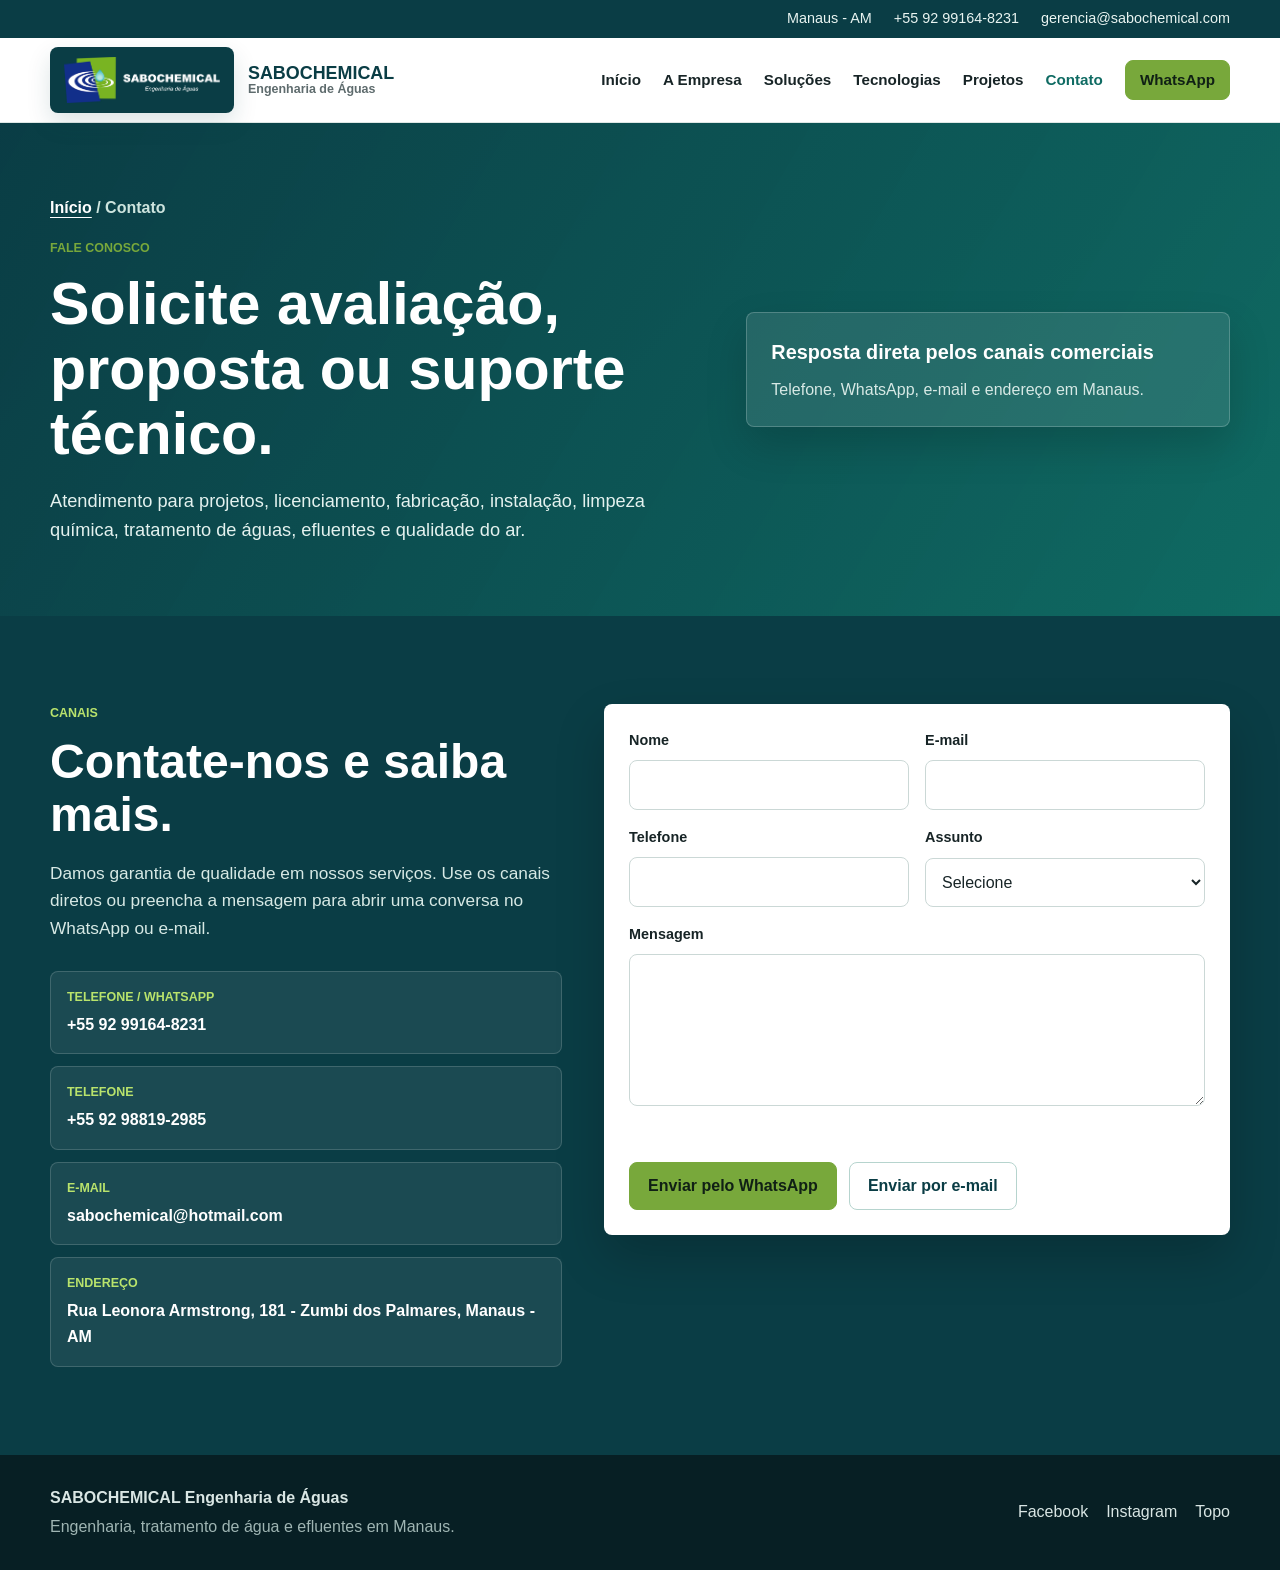
==== contato.html @ 3c8011ee "Expand site into detailed static pages" ====
<!doctype html>
<html lang="pt-BR">
  <head>
    <meta charset="utf-8">
    <meta name="viewport" content="width=device-width, initial-scale=1">
    <title>Contato | SABOCHEMICAL</title>
    <meta name="description" content="Fale com a SABOCHEMICAL por telefone, WhatsApp ou e-mail para projetos, tratamento de água, efluentes, limpeza química e suporte técnico.">
    <meta name="robots" content="index, follow">
    <meta name="theme-color" content="#0f6b63">
    <meta property="og:title" content="Contato | SABOCHEMICAL">
    <meta property="og:description" content="Fale com a SABOCHEMICAL por telefone, WhatsApp ou e-mail para projetos, tratamento de água, efluentes, limpeza química e suporte técnico.">
    <meta property="og:type" content="website">
    <meta property="og:image" content="assets/logo-sabochemical.png">
    <link rel="canonical" href="https://sabochemical.com/">
    <link rel="stylesheet" href="styles.css">
  </head>
  <body>
    <a class="skip-link" href="#conteudo">Pular para o conteúdo</a>

    <header class="site-header" data-header>
      <div class="topbar">
        <div class="container topbar__inner">
          <span>Manaus - AM</span>
          <a href="tel:+5592991648231">+55 92 99164-8231</a>
          <a href="mailto:gerencia@sabochemical.com">gerencia@sabochemical.com</a>
        </div>
      </div>

      <nav class="nav container" aria-label="Navegação principal">
        <a class="brand" href="index.html" aria-label="SABOCHEMICAL - início">
          <span class="brand__mark" aria-hidden="true">
            <img src="assets/logo-sabochemical.png" alt="">
          </span>
          <span class="brand__text">
            <strong>SABOCHEMICAL</strong>
            <small>Engenharia de Águas</small>
          </span>
        </a>

        <button class="nav-toggle" type="button" aria-expanded="false" aria-controls="menu-principal" data-menu-toggle>
          <span></span>
          <span></span>
          <span></span>
          <span class="sr-only">Abrir menu</span>
        </button>

        <div class="nav-menu" id="menu-principal" data-menu>
          <a href="index.html">Início</a>
          <a href="empresa.html">A Empresa</a>
          <a href="solucoes.html">Soluções</a>
          <a href="tecnologias.html">Tecnologias</a>
          <a href="projetos.html">Projetos</a>
          <a class="is-active" href="contato.html">Contato</a>
          <a class="button button--small button--whatsapp" href="https://wa.me/5592991648231?text=Olá%2C%20vim%20pelo%20site%20da%20SABOCHEMICAL%20e%20gostaria%20de%20atendimento." target="_blank" rel="noopener">WhatsApp</a>
        </div>
      </nav>
    </header>

    <main id="conteudo">
      <section class="page-hero">
        <div class="container page-hero__grid">
          <div>
            <p class="breadcrumb"><a href="index.html">Início</a> / Contato</p>
            <p class="eyebrow">Fale conosco</p>
            <h1>Solicite avaliação, proposta ou suporte técnico.</h1>
            <p>Atendimento para projetos, licenciamento, fabricação, instalação, limpeza química, tratamento de águas, efluentes e qualidade do ar.</p>
          </div>
          <div class="page-hero__aside">
            <strong>Resposta direta pelos canais comerciais</strong>
            <span>Telefone, WhatsApp, e-mail e endereço em Manaus.</span>
          </div>
        </div>
      </section>

      <section class="section contact contact--page" id="contato">
        <div class="container contact__grid">
          <div>
            <p class="eyebrow">Canais</p>
            <h2>Contate-nos e saiba mais.</h2>
            <p class="contact__intro">Damos garantia de qualidade em nossos serviços. Use os canais diretos ou preencha a mensagem para abrir uma conversa no WhatsApp ou e-mail.</p>
            <div class="contact-links" aria-label="Canais de contato">
              <a href="tel:+5592991648231"><span>Telefone / WhatsApp</span><strong>+55 92 99164-8231</strong></a>
              <a href="tel:+5592988192985"><span>Telefone</span><strong>+55 92 98819-2985</strong></a>
              <a href="mailto:sabochemical@hotmail.com,gerencia@sabochemical.com"><span>E-mail</span><strong>sabochemical@hotmail.com</strong></a>
              <address><span>Endereço</span><strong>Rua Leonora Armstrong, 181 - Zumbi dos Palmares, Manaus - AM</strong></address>
            </div>
          </div>

          <form class="contact-form" data-contact-form novalidate>
            <div class="form-field"><label for="nome">Nome</label><input id="nome" name="nome" type="text" autocomplete="name" required></div>
            <div class="form-field"><label for="email">E-mail</label><input id="email" name="email" type="email" autocomplete="email" required></div>
            <div class="form-field"><label for="telefone">Telefone</label><input id="telefone" name="telefone" type="tel" autocomplete="tel" required></div>
            <div class="form-field"><label for="assunto">Assunto</label><select id="assunto" name="assunto" required><option value="">Selecione</option><option>Projeto de ETA / ETE / ETO</option><option>Filtros, cloração ou produtos químicos</option><option>Separador água/óleo</option><option>Limpeza química ou tratamento do ar</option><option>Manutenção ou suporte técnico</option></select></div>
            <div class="form-field form-field--full"><label for="mensagem">Mensagem</label><textarea id="mensagem" name="mensagem" rows="5" required></textarea></div>
            <p class="form-status" data-form-status aria-live="polite"></p>
            <div class="form-actions"><button class="button button--primary" type="submit">Enviar pelo WhatsApp</button><button class="button button--secondary" type="button" data-email-button>Enviar por e-mail</button></div>
          </form>
        </div>
      </section>
    </main>

    <footer class="site-footer">
      <div class="container footer__inner">
        <div>
          <strong>SABOCHEMICAL Engenharia de Águas</strong>
          <p>Engenharia, tratamento de água e efluentes em Manaus.</p>
        </div>
        <div class="footer__links">
          <a href="https://www.facebook.com/sabochemical" target="_blank" rel="noopener">Facebook</a>
          <a href="https://www.instagram.com/sabochemical_eng/" target="_blank" rel="noopener">Instagram</a>
          <a href="index.html#inicio">Topo</a>
        </div>
      </div>
    </footer>

    <script src="script.js" defer></script>
  </body>
</html>
---- styles.css ----
:root {
  --color-ink: #172426;
  --color-muted: #5e6b6d;
  --color-line: #dbe5e3;
  --color-surface: #ffffff;
  --color-soft: #eef7f4;
  --color-deep: #0a3d45;
  --color-teal: #0f6b63;
  --color-green: #78a83b;
  --color-sky: #d9edf5;
  --color-warm: #f5f0e6;
  --shadow: 0 20px 50px rgba(14, 48, 52, 0.13);
  --radius: 8px;
  --container: 1180px;
}

* {
  box-sizing: border-box;
}

html {
  scroll-behavior: smooth;
}

body {
  margin: 0;
  color: var(--color-ink);
  font-family: Arial, Helvetica, sans-serif;
  line-height: 1.6;
  background: #fbfcfb;
}

body.menu-open {
  overflow: hidden;
}

img {
  display: block;
  max-width: 100%;
}

a {
  color: inherit;
  text-decoration: none;
}

a:hover {
  color: var(--color-teal);
}

button,
input,
select,
textarea {
  font: inherit;
}

button {
  cursor: pointer;
}

:focus-visible {
  outline: 3px solid rgba(120, 168, 59, 0.7);
  outline-offset: 3px;
}

.container {
  width: min(100% - 32px, var(--container));
  margin: 0 auto;
}

.skip-link {
  position: fixed;
  top: 12px;
  left: 12px;
  z-index: 999;
  transform: translateY(-150%);
  padding: 10px 14px;
  background: var(--color-deep);
  color: #ffffff;
  border-radius: var(--radius);
}

.skip-link:focus {
  transform: translateY(0);
}

.sr-only {
  position: absolute;
  width: 1px;
  height: 1px;
  padding: 0;
  margin: -1px;
  overflow: hidden;
  clip: rect(0, 0, 0, 0);
  white-space: nowrap;
  border: 0;
}

.site-header {
  position: sticky;
  top: 0;
  z-index: 20;
  background: rgba(255, 255, 255, 0.96);
  border-bottom: 1px solid rgba(219, 229, 227, 0.9);
  backdrop-filter: blur(16px);
}

.topbar {
  background: var(--color-deep);
  color: #e9f4f1;
  font-size: 0.9rem;
}

.topbar__inner {
  min-height: 38px;
  display: flex;
  align-items: center;
  justify-content: flex-end;
  gap: 22px;
  flex-wrap: wrap;
}

.topbar a:hover {
  color: #ffffff;
}

.nav {
  min-height: 84px;
  display: flex;
  align-items: center;
  justify-content: space-between;
  gap: 20px;
}

.brand {
  display: inline-flex;
  align-items: center;
  gap: 14px;
  min-width: 330px;
}

.brand__mark {
  display: inline-flex;
  align-items: center;
  justify-content: center;
  width: 184px;
  min-width: 184px;
  height: 66px;
  padding: 8px 14px;
  border-radius: var(--radius);
  background: var(--color-deep);
  box-shadow: 0 10px 24px rgba(10, 61, 69, 0.14);
}

.brand__mark img {
  width: 100%;
  height: auto;
}

.brand__text {
  display: grid;
  gap: 1px;
  color: var(--color-deep);
  line-height: 1.05;
}

.brand__text strong {
  font-size: 1.12rem;
  letter-spacing: 0;
}

.brand__text small {
  color: var(--color-muted);
  font-size: 0.78rem;
  font-weight: 700;
}

.nav-menu {
  display: flex;
  align-items: center;
  justify-content: flex-end;
  gap: 22px;
  font-size: 0.95rem;
  font-weight: 700;
}

.nav-toggle {
  display: none;
  width: 44px;
  height: 44px;
  padding: 9px;
  border: 1px solid var(--color-line);
  border-radius: var(--radius);
  background: #ffffff;
}

.nav-toggle span:not(.sr-only) {
  display: block;
  height: 2px;
  margin: 5px 0;
  background: var(--color-deep);
}

.button {
  display: inline-flex;
  align-items: center;
  justify-content: center;
  min-height: 48px;
  padding: 12px 18px;
  border: 1px solid transparent;
  border-radius: var(--radius);
  font-weight: 700;
  line-height: 1.2;
  text-align: center;
}

.button--small {
  min-height: 40px;
  padding: 10px 14px;
}

.button--primary,
.button--whatsapp {
  background: var(--color-green);
  color: #102015;
  border-color: var(--color-green);
}

.button--primary:hover,
.button--whatsapp:hover {
  background: #66922e;
  color: #ffffff;
}

.button--secondary {
  color: var(--color-deep);
  background: #ffffff;
  border-color: #b6d4ce;
}

.button--secondary:hover {
  background: var(--color-soft);
}

.hero {
  position: relative;
  overflow: hidden;
  background:
    linear-gradient(110deg, rgba(10, 61, 69, 0.95), rgba(15, 107, 99, 0.82)),
    radial-gradient(circle at 80% 20%, rgba(120, 168, 59, 0.25), transparent 32%),
    linear-gradient(135deg, #0a3d45 0%, #0f6b63 100%);
  color: #ffffff;
}

.hero::after {
  content: "";
  position: absolute;
  inset: auto 0 0;
  height: 120px;
  background: linear-gradient(180deg, transparent, rgba(0, 0, 0, 0.14));
}

.hero__grid {
  position: relative;
  z-index: 1;
  min-height: calc(100vh - 122px);
  display: grid;
  grid-template-columns: minmax(0, 1.2fr) minmax(290px, 0.8fr);
  gap: 48px;
  align-items: center;
  padding: 72px 0 84px;
}

.eyebrow {
  margin: 0 0 12px;
  color: var(--color-green);
  font-size: 0.78rem;
  font-weight: 800;
  letter-spacing: 0;
  text-transform: uppercase;
}

.hero .eyebrow {
  color: #b9e36c;
}

h1,
h2,
h3,
p {
  overflow-wrap: anywhere;
}

h1,
h2,
h3 {
  margin: 0;
  line-height: 1.1;
}

h1 {
  max-width: 870px;
  font-size: 4.7rem;
}

h2 {
  font-size: 3rem;
}

h3 {
  font-size: 1.14rem;
}

.hero__text {
  max-width: 740px;
  margin: 22px 0 0;
  color: #e4f2ef;
  font-size: 1.13rem;
}

.hero__actions {
  display: flex;
  flex-wrap: wrap;
  gap: 14px;
  margin-top: 32px;
}

.hero__panel {
  display: grid;
  gap: 14px;
}

.metric {
  padding: 22px;
  border: 1px solid rgba(255, 255, 255, 0.22);
  border-radius: var(--radius);
  background: rgba(255, 255, 255, 0.1);
  box-shadow: 0 16px 40px rgba(0, 0, 0, 0.15);
}

.metric span {
  display: block;
  color: #b9e36c;
  font-weight: 800;
}

.metric strong {
  display: block;
  margin-top: 6px;
  font-size: 1.1rem;
}

.section {
  padding: 88px 0;
}

.section--split {
  background: var(--color-surface);
}

.section--accent {
  background:
    linear-gradient(90deg, rgba(245, 240, 230, 0.84), rgba(238, 247, 244, 0.94));
}

.split {
  display: grid;
  grid-template-columns: minmax(260px, 0.9fr) minmax(0, 1.1fr);
  gap: 52px;
  align-items: start;
}

.copy p,
.contact__intro {
  margin: 0 0 18px;
  color: var(--color-muted);
  font-size: 1.08rem;
}

.section-heading {
  max-width: 760px;
  margin-bottom: 34px;
}

.cards {
  display: grid;
  gap: 18px;
}

.cards--four {
  grid-template-columns: repeat(4, minmax(0, 1fr));
}

.card {
  min-height: 250px;
  padding: 24px;
  border: 1px solid var(--color-line);
  border-radius: var(--radius);
  background: #ffffff;
  box-shadow: 0 14px 35px rgba(10, 61, 69, 0.08);
}

.card__tag {
  display: inline-block;
  margin-bottom: 44px;
  color: var(--color-teal);
  font-size: 0.76rem;
  font-weight: 800;
  text-transform: uppercase;
}

.card p,
.technology-list p,
.project p {
  margin: 12px 0 0;
  color: var(--color-muted);
}

.technology-list {
  display: grid;
  grid-template-columns: repeat(3, minmax(0, 1fr));
  gap: 18px;
}


.systems-panel {
  display: grid;
  grid-template-columns: minmax(260px, 0.75fr) minmax(0, 1.25fr);
  gap: 32px;
  align-items: start;
  margin-top: 34px;
  padding: 28px;
  border: 1px solid var(--color-line);
  border-radius: var(--radius);
  background: linear-gradient(135deg, #ffffff, var(--color-soft));
  box-shadow: 0 14px 35px rgba(10, 61, 69, 0.08);
}

.systems-panel h3 {
  font-size: 1.45rem;
}

.systems-panel p {
  margin: 14px 0 0;
  color: var(--color-muted);
}

.systems-list {
  display: grid;
  grid-template-columns: repeat(2, minmax(0, 1fr));
  gap: 10px 18px;
  margin: 0;
  padding: 0;
  list-style: none;
}

.systems-list li {
  position: relative;
  min-height: 44px;
  padding: 10px 12px 10px 30px;
  border: 1px solid rgba(15, 107, 99, 0.14);
  border-radius: var(--radius);
  background: rgba(255, 255, 255, 0.78);
  color: var(--color-ink);
  font-weight: 700;
}

.systems-list li::before {
  content: "";
  position: absolute;
  top: 18px;
  left: 13px;
  width: 7px;
  height: 7px;
  border-radius: 50%;
  background: var(--color-green);
}

.specialty-grid {
  display: grid;
  grid-template-columns: minmax(0, 1fr) minmax(0, 1fr);
  gap: 18px;
  margin-top: 24px;
}

.specialty-card {
  padding: 24px;
  border: 1px solid rgba(15, 107, 99, 0.14);
  border-radius: var(--radius);
  background: rgba(255, 255, 255, 0.82);
}

.specialty-card p {
  margin: 12px 0 0;
  color: var(--color-muted);
}

.specialty-card ul {
  display: grid;
  gap: 10px;
  margin: 16px 0 0;
  padding-left: 20px;
}

.specialty-card--dark {
  background: var(--color-deep);
  color: #ffffff;
}

.specialty-card--dark .card__tag,
.specialty-card--dark p {
  color: #b9e36c;
}

.specialty-card--dark li {
  color: #e6f2ef;
}
.technology-list article {
  padding: 24px;
  border-left: 5px solid var(--color-green);
  background: rgba(255, 255, 255, 0.74);
  border-radius: 0 var(--radius) var(--radius) 0;
}

.project-grid {
  display: grid;
  grid-template-columns: repeat(3, minmax(0, 1fr));
  gap: 20px;
}

.project {
  overflow: hidden;
  border: 1px solid var(--color-line);
  border-radius: var(--radius);
  background: #ffffff;
  box-shadow: var(--shadow);
}

.project img {
  width: 100%;
  aspect-ratio: 4 / 3;
  object-fit: cover;
  background: var(--color-soft);
}

.project div {
  padding: 22px;
}

.contact {
  background: var(--color-deep);
  color: #ffffff;
}

.contact .eyebrow {
  color: #b9e36c;
}

.contact__grid {
  display: grid;
  grid-template-columns: minmax(0, 0.9fr) minmax(320px, 1.1fr);
  gap: 42px;
  align-items: start;
}

.contact__intro {
  color: #d7e9e5;
  margin-top: 18px;
}

.contact-links {
  display: grid;
  gap: 12px;
  margin-top: 28px;
}

.contact-links a,
.contact-links address {
  display: block;
  margin: 0;
  padding: 16px;
  border: 1px solid rgba(255, 255, 255, 0.16);
  border-radius: var(--radius);
  background: rgba(255, 255, 255, 0.07);
  font-style: normal;
}

.contact-links span {
  display: block;
  color: #b9e36c;
  font-size: 0.78rem;
  font-weight: 800;
  text-transform: uppercase;
}

.contact-links strong {
  display: block;
  margin-top: 4px;
  overflow-wrap: anywhere;
}

.contact-form {
  display: grid;
  grid-template-columns: repeat(2, minmax(0, 1fr));
  gap: 16px;
  padding: 24px;
  border: 1px solid rgba(255, 255, 255, 0.14);
  border-radius: var(--radius);
  background: #ffffff;
  color: var(--color-ink);
  box-shadow: 0 22px 50px rgba(0, 0, 0, 0.2);
}

.form-field {
  display: grid;
  gap: 8px;
}

.form-field--full,
.form-status,
.form-actions {
  grid-column: 1 / -1;
}

label {
  font-size: 0.9rem;
  font-weight: 800;
}

input,
select,
textarea {
  width: 100%;
  min-height: 48px;
  padding: 11px 12px;
  color: var(--color-ink);
  border: 1px solid #cbd8d6;
  border-radius: var(--radius);
  background: #ffffff;
}

textarea {
  min-height: 140px;
  resize: vertical;
}

input[aria-invalid="true"],
select[aria-invalid="true"],
textarea[aria-invalid="true"] {
  border-color: #b42318;
  box-shadow: 0 0 0 3px rgba(180, 35, 24, 0.12);
}

.form-status {
  min-height: 24px;
  margin: 0;
  color: #b42318;
  font-weight: 700;
}

.form-status.is-success {
  color: var(--color-teal);
}

.form-actions {
  display: flex;
  flex-wrap: wrap;
  gap: 12px;
}

.site-footer {
  padding: 30px 0;
  background: #071f24;
  color: #d9e6e4;
}

.footer__inner {
  display: flex;
  align-items: center;
  justify-content: space-between;
  gap: 24px;
}

.footer__inner p {
  margin: 4px 0 0;
  color: #9fb5b3;
}

.footer__links {
  display: flex;
  gap: 18px;
  flex-wrap: wrap;
}

@media (max-width: 1040px) {
  .topic-grid,
  .check-list--columns,
  .project-list,
  .page-hero__grid,
  .detail-layout {
    grid-template-columns: 1fr;
  }

  .cards--four,
  .project-grid {
    grid-template-columns: repeat(2, minmax(0, 1fr));
  }

  .technology-list,
  .specialty-grid,
  .systems-panel {
    grid-template-columns: 1fr;
  }

  .systems-list {
    grid-template-columns: 1fr;
  }
}

@media (max-width: 860px) {
  .page-hero__grid {
    min-height: auto;
    padding: 56px 0;
  }

  .page-hero h1 {
    font-size: 2.7rem;
  }

  .topbar__inner {
    justify-content: center;
    gap: 10px 16px;
    padding: 8px 0;
  }

  .nav {
    min-height: 72px;
  }

  .brand {
    min-width: 0;
  }

  .brand__mark {
    width: 156px;
    min-width: 156px;
    height: 56px;
  }

  .brand__text strong {
    font-size: 1rem;
  }

  .nav-toggle {
    display: inline-block;
  }

  .nav-menu {
    position: fixed;
    top: var(--menu-top, 110px);
    left: 16px;
    right: 16px;
    display: grid;
    gap: 8px;
    padding: 18px;
    border: 1px solid var(--color-line);
    border-radius: var(--radius);
    background: #ffffff;
    box-shadow: var(--shadow);
    transform: translateY(-16px);
    visibility: hidden;
    opacity: 0;
    pointer-events: none;
    transition: opacity 160ms ease, transform 160ms ease, visibility 160ms ease;
  }

  .nav-menu.is-open {
    transform: translateY(0);
    visibility: visible;
    opacity: 1;
    pointer-events: auto;
  }

  .nav-menu a:not(.button) {
    padding: 10px 4px;
  }

  .hero__grid,
  .split,
  .contact__grid {
    grid-template-columns: 1fr;
  }

  .hero__grid {
    min-height: auto;
    padding: 58px 0 68px;
  }

  .hero__panel {
    grid-template-columns: repeat(3, minmax(0, 1fr));
  }

  .section {
    padding: 66px 0;
  }

  h1 {
    font-size: 3.25rem;
  }

  h2 {
    font-size: 2.35rem;
  }
}

@media (max-width: 640px) {
  .page-hero h1 {
    font-size: 2.12rem;
  }

  .content-card,
  .topic-card,
  .callout-card,
  .systems-panel {
    padding: 20px;
  }

  .check-list,
  .project-list {
    grid-template-columns: 1fr;
  }

  .container {
    width: min(100% - 24px, var(--container));
  }

  .topbar {
    display: none;
  }

  .nav-menu {
    top: 78px;
  }
  .brand {
    gap: 10px;
  }

  .brand__mark {
    width: 148px;
    min-width: 148px;
    height: 54px;
  }

  .brand__text strong {
    font-size: 0.94rem;
  }

  .brand__text small {
    font-size: 0.72rem;
  }


  .hero__panel,
  .cards--four,
  .project-grid,
  .contact-form {
    grid-template-columns: 1fr;
  }

  .hero__actions,
  .form-actions {
    flex-direction: column;
  }

  .button {
    width: 100%;
  }

  .card {
    min-height: 0;
  }

  .card__tag {
    margin-bottom: 24px;
  }

  .footer__inner {
    align-items: flex-start;
    flex-direction: column;
  }

  h1 {
    font-size: 2.45rem;
  }

  h2 {
    font-size: 1.9rem;
  }
}

@media (prefers-reduced-motion: reduce) {
  *,
  *::before,
  *::after {
    scroll-behavior: auto !important;
    transition: none !important;
  }
}

.nav-menu a.is-active {
  color: var(--color-teal);
}

.page-hero {
  background:
    linear-gradient(120deg, rgba(10, 61, 69, 0.96), rgba(15, 107, 99, 0.86)),
    linear-gradient(135deg, #0a3d45, #0f6b63);
  color: #ffffff;
}

.page-hero__grid {
  min-height: 420px;
  display: grid;
  grid-template-columns: minmax(0, 1.15fr) minmax(280px, 0.85fr);
  gap: 42px;
  align-items: center;
  padding: 72px 0;
}

.page-hero h1 {
  max-width: 900px;
  font-size: 3.7rem;
}

.page-hero p:not(.eyebrow):not(.breadcrumb) {
  max-width: 760px;
  margin: 20px 0 0;
  color: #e4f2ef;
  font-size: 1.14rem;
}

.breadcrumb {
  margin: 0 0 18px;
  color: #cde4de;
  font-weight: 700;
}

.breadcrumb a {
  color: #ffffff;
  text-decoration: underline;
  text-underline-offset: 4px;
}

.page-hero__aside {
  display: grid;
  gap: 8px;
  padding: 24px;
  border: 1px solid rgba(255, 255, 255, 0.2);
  border-radius: var(--radius);
  background: rgba(255, 255, 255, 0.1);
  box-shadow: 0 18px 42px rgba(0, 0, 0, 0.16);
}

.page-hero__aside strong {
  color: #ffffff;
  font-size: 1.24rem;
}

.page-hero__aside span {
  color: #d7e9e5;
}

.detail-layout {
  display: grid;
  grid-template-columns: minmax(0, 1.25fr) minmax(280px, 0.75fr);
  gap: 28px;
  align-items: start;
}

.content-card,
.callout-card,
.topic-card {
  border: 1px solid var(--color-line);
  border-radius: var(--radius);
  background: #ffffff;
  box-shadow: 0 14px 35px rgba(10, 61, 69, 0.08);
}

.content-card,
.topic-card {
  padding: 28px;
}

.content-card--lead p,
.topic-card p,
.callout-card p {
  margin: 14px 0 0;
  color: var(--color-muted);
}

.content-card--spaced {
  margin-top: 24px;
}

.callout-card {
  display: grid;
  gap: 16px;
  padding: 24px;
  background: var(--color-soft);
}

.callout-card .button {
  width: fit-content;
}

.topic-grid {
  display: grid;
  grid-template-columns: repeat(2, minmax(0, 1fr));
  gap: 20px;
}

.topic-card {
  min-height: 100%;
}

.topic-card h2,
.content-card h2,
.callout-card h3,
.specialty-card h2 {
  font-size: 1.72rem;
}

.check-list,
.project-list {
  display: grid;
  gap: 10px;
  margin: 18px 0 0;
  padding: 0;
  list-style: none;
}

.check-list--columns,
.project-list {
  grid-template-columns: repeat(2, minmax(0, 1fr));
}

.check-list li,
.project-list li {
  position: relative;
  padding: 10px 12px 10px 30px;
  border: 1px solid rgba(15, 107, 99, 0.13);
  border-radius: var(--radius);
  background: rgba(238, 247, 244, 0.72);
  color: var(--color-ink);
  font-weight: 700;
}

.check-list li::before,
.project-list li::before {
  content: "";
  position: absolute;
  top: 18px;
  left: 13px;
  width: 7px;
  height: 7px;
  border-radius: 50%;
  background: var(--color-green);
}

.project-list--compact {
  grid-template-columns: 1fr;
}

.project-grid--featured .project h2 {
  font-size: 1.35rem;
}

.contact--page {
  background: var(--color-deep);
}
/* Overrides finais das páginas internas: mantidos no fim para vencer as regras base. */
.check-list li,
.project-list li,
.systems-list li {
  overflow-wrap: anywhere;
}

@media (max-width: 1040px) {
  .topic-grid,
  .page-hero__grid,
  .detail-layout,
  .specialty-grid,
  .systems-panel {
    grid-template-columns: 1fr;
  }

  .check-list--columns,
  .project-list,
  .systems-list {
    grid-template-columns: 1fr;
  }
}

@media (max-width: 860px) {
  .page-hero__grid {
    min-height: auto;
    padding: 56px 0;
  }

  .page-hero h1 {
    font-size: 2.7rem;
  }
}

@media (max-width: 640px) {
  .page-hero h1 {
    font-size: 2.12rem;
  }

  .content-card,
  .topic-card,
  .callout-card,
  .systems-panel {
    padding: 20px;
  }

  .check-list,
  .project-list,
  .systems-list {
    grid-template-columns: 1fr;
  }
}
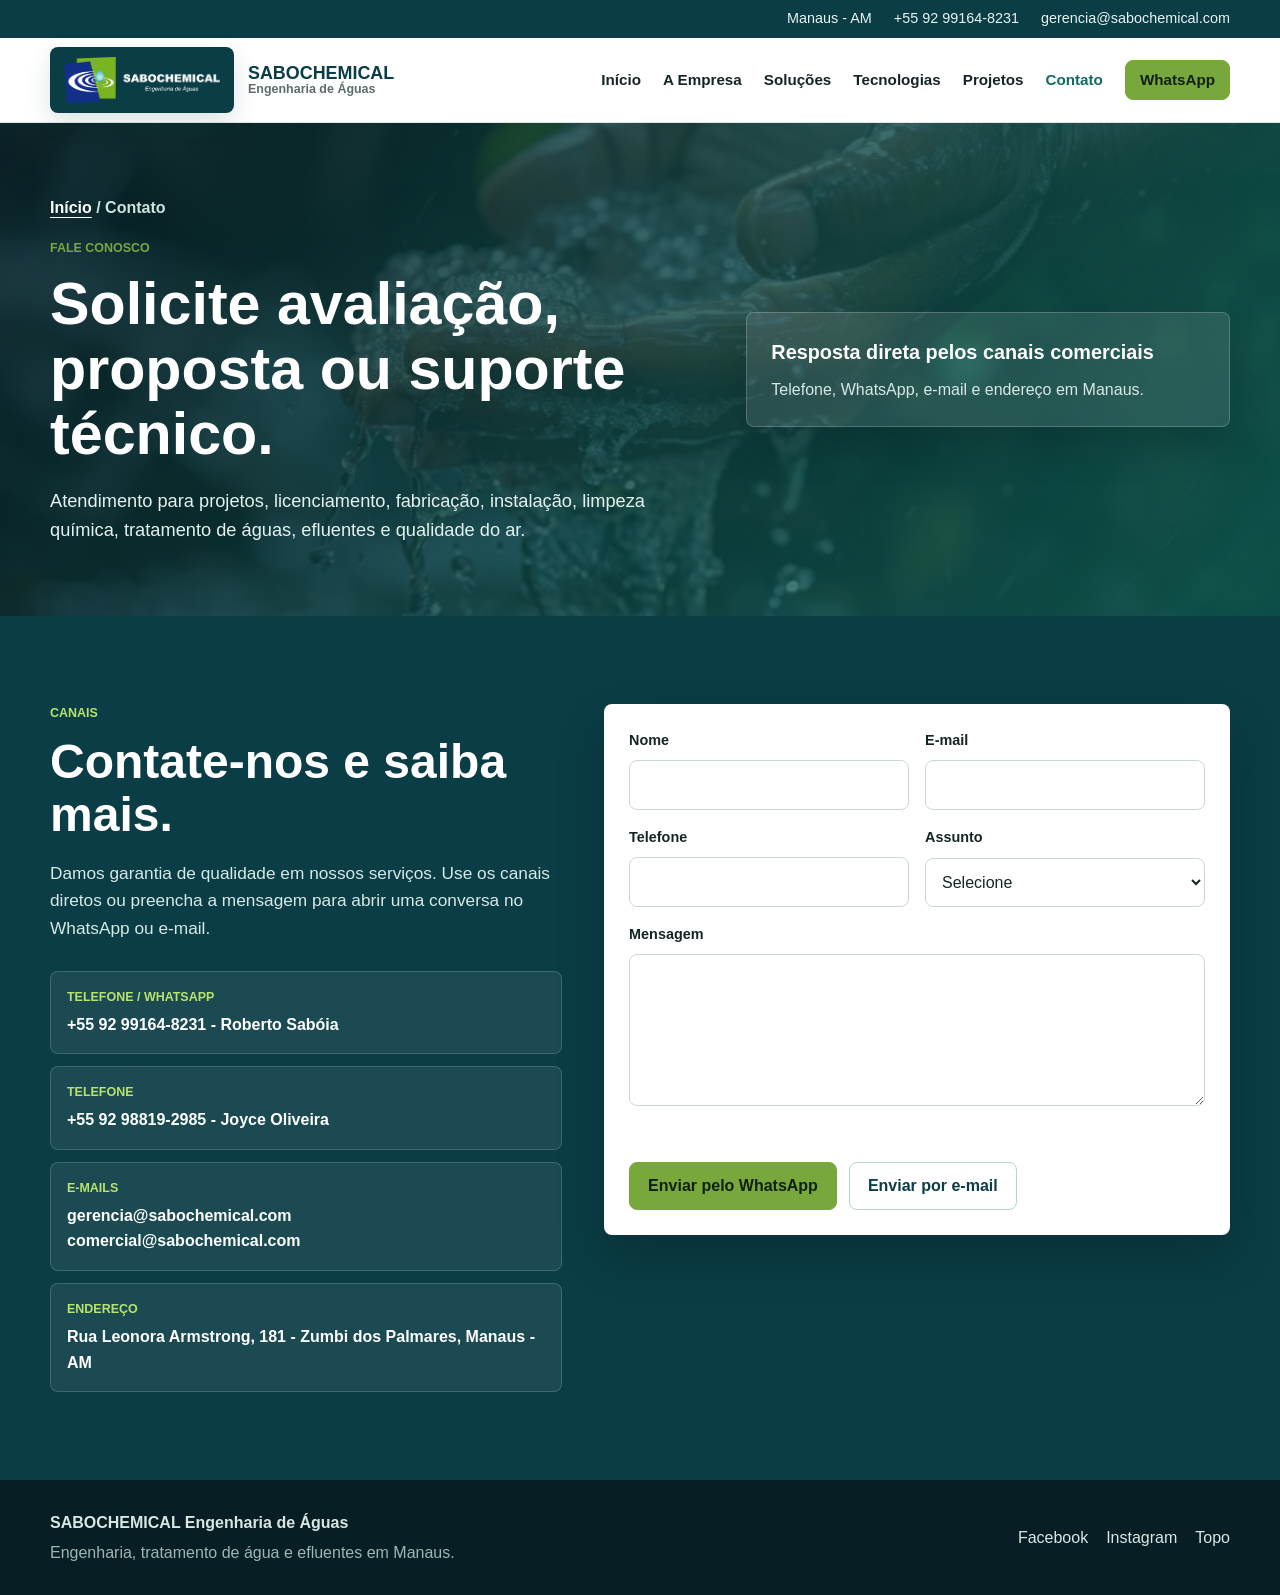
==== commit f9adda31: "Add page backgrounds and company presentation content" ====
--- a/contato.html
+++ b/contato.html
@@ -57,7 +57,7 @@
     </header>
 
     <main id="conteudo">
-      <section class="page-hero">
+      <section class="page-hero page-hero--contato">
         <div class="container page-hero__grid">
           <div>
             <p class="breadcrumb"><a href="index.html">Início</a> / Contato</p>
@@ -79,9 +79,9 @@
             <h2>Contate-nos e saiba mais.</h2>
             <p class="contact__intro">Damos garantia de qualidade em nossos serviços. Use os canais diretos ou preencha a mensagem para abrir uma conversa no WhatsApp ou e-mail.</p>
             <div class="contact-links" aria-label="Canais de contato">
-              <a href="tel:+5592991648231"><span>Telefone / WhatsApp</span><strong>+55 92 99164-8231</strong></a>
-              <a href="tel:+5592988192985"><span>Telefone</span><strong>+55 92 98819-2985</strong></a>
-              <a href="mailto:sabochemical@hotmail.com,gerencia@sabochemical.com"><span>E-mail</span><strong>sabochemical@hotmail.com</strong></a>
+              <a href="tel:+5592991648231"><span>Telefone / WhatsApp</span><strong>+55 92 99164-8231 - Roberto Sabóia</strong></a>
+              <a href="tel:+5592988192985"><span>Telefone</span><strong>+55 92 98819-2985 - Joyce Oliveira</strong></a>
+              <a href="mailto:gerencia@sabochemical.com,comercial@sabochemical.com"><span>E-mails</span><strong>gerencia@sabochemical.com<br>comercial@sabochemical.com</strong></a>
               <address><span>Endereço</span><strong>Rua Leonora Armstrong, 181 - Zumbi dos Palmares, Manaus - AM</strong></address>
             </div>
           </div>
--- a/styles.css
+++ b/styles.css
@@ -247,9 +247,8 @@
   position: relative;
   overflow: hidden;
   background:
-    linear-gradient(110deg, rgba(10, 61, 69, 0.95), rgba(15, 107, 99, 0.82)),
-    radial-gradient(circle at 80% 20%, rgba(120, 168, 59, 0.25), transparent 32%),
-    linear-gradient(135deg, #0a3d45 0%, #0f6b63 100%);
+    linear-gradient(90deg, rgba(7, 31, 36, 0.94) 0%, rgba(7, 31, 36, 0.8) 43%, rgba(7, 31, 36, 0.2) 100%),
+    url("assets/home-background.jpg") center / cover no-repeat;
   color: #ffffff;
 }
 
@@ -718,22 +717,7 @@
   }
 }
 
-@media (max-width: 860px) {
-  .page-hero__grid {
-    min-height: auto;
-    padding: 56px 0;
-  }
-
-  .page-hero h1 {
-    font-size: 2.7rem;
-  }
-
-  .topbar__inner {
-    justify-content: center;
-    gap: 10px 16px;
-    padding: 8px 0;
-  }
-
+@media (max-width: 1100px) {
   .nav {
     min-height: 72px;
   }
@@ -785,6 +769,74 @@
   .nav-menu a:not(.button) {
     padding: 10px 4px;
   }
+}
+@media (max-width: 860px) {
+  .page-hero__grid {
+    min-height: auto;
+    padding: 56px 0;
+  }
+
+  .page-hero h1 {
+    font-size: 2.7rem;
+  }
+
+  .topbar__inner {
+    justify-content: center;
+    gap: 10px 16px;
+    padding: 8px 0;
+  }
+
+  .nav {
+    min-height: 72px;
+  }
+
+  .brand {
+    min-width: 0;
+  }
+
+  .brand__mark {
+    width: 156px;
+    min-width: 156px;
+    height: 56px;
+  }
+
+  .brand__text strong {
+    font-size: 1rem;
+  }
+
+  .nav-toggle {
+    display: inline-block;
+  }
+
+  .nav-menu {
+    position: fixed;
+    top: var(--menu-top, 110px);
+    left: 16px;
+    right: 16px;
+    display: grid;
+    gap: 8px;
+    padding: 18px;
+    border: 1px solid var(--color-line);
+    border-radius: var(--radius);
+    background: #ffffff;
+    box-shadow: var(--shadow);
+    transform: translateY(-16px);
+    visibility: hidden;
+    opacity: 0;
+    pointer-events: none;
+    transition: opacity 160ms ease, transform 160ms ease, visibility 160ms ease;
+  }
+
+  .nav-menu.is-open {
+    transform: translateY(0);
+    visibility: visible;
+    opacity: 1;
+    pointer-events: auto;
+  }
+
+  .nav-menu a:not(.button) {
+    padding: 10px 4px;
+  }
 
   .hero__grid,
   .split,
@@ -913,10 +965,39 @@
 }
 
 .page-hero {
+  --page-hero-image: linear-gradient(135deg, #0a3d45, #0f6b63);
+  --page-hero-position: center;
   background:
-    linear-gradient(120deg, rgba(10, 61, 69, 0.96), rgba(15, 107, 99, 0.86)),
-    linear-gradient(135deg, #0a3d45, #0f6b63);
+    linear-gradient(120deg, rgba(7, 31, 36, 0.88), rgba(15, 107, 99, 0.72)),
+    var(--page-hero-image);
+  background-position: center, var(--page-hero-position);
+  background-size: cover, cover;
   color: #ffffff;
+}
+
+.page-hero--empresa {
+  --page-hero-image: url("assets/page-empresa.jpg");
+  --page-hero-position: center 42%;
+}
+
+.page-hero--solucoes {
+  --page-hero-image: url("assets/page-solucoes.webp");
+  --page-hero-position: center;
+}
+
+.page-hero--tecnologias {
+  --page-hero-image: url("assets/page-tecnologias.webp");
+  --page-hero-position: center;
+}
+
+.page-hero--projetos {
+  --page-hero-image: url("assets/page-projetos.jpg");
+  --page-hero-position: center;
+}
+
+.page-hero--contato {
+  --page-hero-image: url("assets/page-contato.webp");
+  --page-hero-position: center;
 }
 
 .page-hero__grid {
@@ -1101,7 +1182,6 @@
     grid-template-columns: 1fr;
   }
 }
-
 @media (max-width: 860px) {
   .page-hero__grid {
     min-height: auto;
@@ -1130,4 +1210,130 @@
   .systems-list {
     grid-template-columns: 1fr;
   }
+}
+.content-note {
+  margin: 10px 0 0;
+  color: var(--color-muted);
+}
+
+.video-grid {
+  display: grid;
+  grid-template-columns: repeat(2, minmax(0, 1fr));
+  gap: 18px;
+  margin-top: 20px;
+}
+
+.video-card {
+  overflow: hidden;
+  border: 1px solid var(--color-line);
+  border-radius: var(--radius);
+  background: #ffffff;
+  box-shadow: 0 14px 35px rgba(10, 61, 69, 0.08);
+}
+
+.video-frame {
+  position: relative;
+  aspect-ratio: 16 / 9;
+  background: var(--color-deep);
+}
+
+.video-frame iframe {
+  position: absolute;
+  inset: 0;
+  width: 100%;
+  height: 100%;
+  border: 0;
+}
+
+.video-card h3 {
+  padding: 18px;
+  font-size: 1.1rem;
+}
+@media (max-width: 760px) {
+  .video-grid {
+    grid-template-columns: 1fr;
+  }
+}
+.gallery-block {
+  display: grid;
+  gap: 20px;
+}
+
+.gallery-project {
+  padding-top: 20px;
+  border-top: 1px solid var(--color-line);
+}
+
+.gallery-project__header {
+  display: flex;
+  align-items: flex-start;
+  justify-content: space-between;
+  gap: 18px;
+  margin-bottom: 14px;
+}
+
+.gallery-project__header h3 {
+  font-size: 1.32rem;
+}
+
+.gallery-project__header p {
+  margin: 8px 0 0;
+  color: var(--color-muted);
+}
+
+.gallery-project__header > span {
+  flex: 0 0 auto;
+  padding: 6px 10px;
+  border-radius: 999px;
+  background: var(--color-soft);
+  color: var(--color-teal);
+  font-size: 0.82rem;
+  font-weight: 800;
+}
+
+.gallery-strip {
+  display: grid;
+  grid-template-columns: repeat(auto-fit, minmax(170px, 1fr));
+  gap: 12px;
+}
+
+.gallery-thumb {
+  display: grid;
+  overflow: hidden;
+  border: 1px solid var(--color-line);
+  border-radius: var(--radius);
+  background: #ffffff;
+}
+
+.gallery-thumb img {
+  width: 100%;
+  aspect-ratio: 4 / 3;
+  object-fit: cover;
+  transition: transform 180ms ease;
+}
+
+.gallery-thumb span {
+  padding: 10px 12px;
+  color: var(--color-muted);
+  font-size: 0.86rem;
+  font-weight: 700;
+}
+
+.gallery-thumb:hover img {
+  transform: scale(1.035);
+}
+@media (max-width: 640px) {
+  .hero {
+    background:
+      linear-gradient(180deg, rgba(7, 31, 36, 0.94) 0%, rgba(7, 31, 36, 0.82) 58%, rgba(7, 31, 36, 0.36) 100%),
+      url("assets/home-background.jpg") 64% center / cover no-repeat;
+  }
+
+  .gallery-project__header {
+    flex-direction: column;
+  }
+
+  .gallery-strip {
+    grid-template-columns: repeat(2, minmax(0, 1fr));
+  }
 }
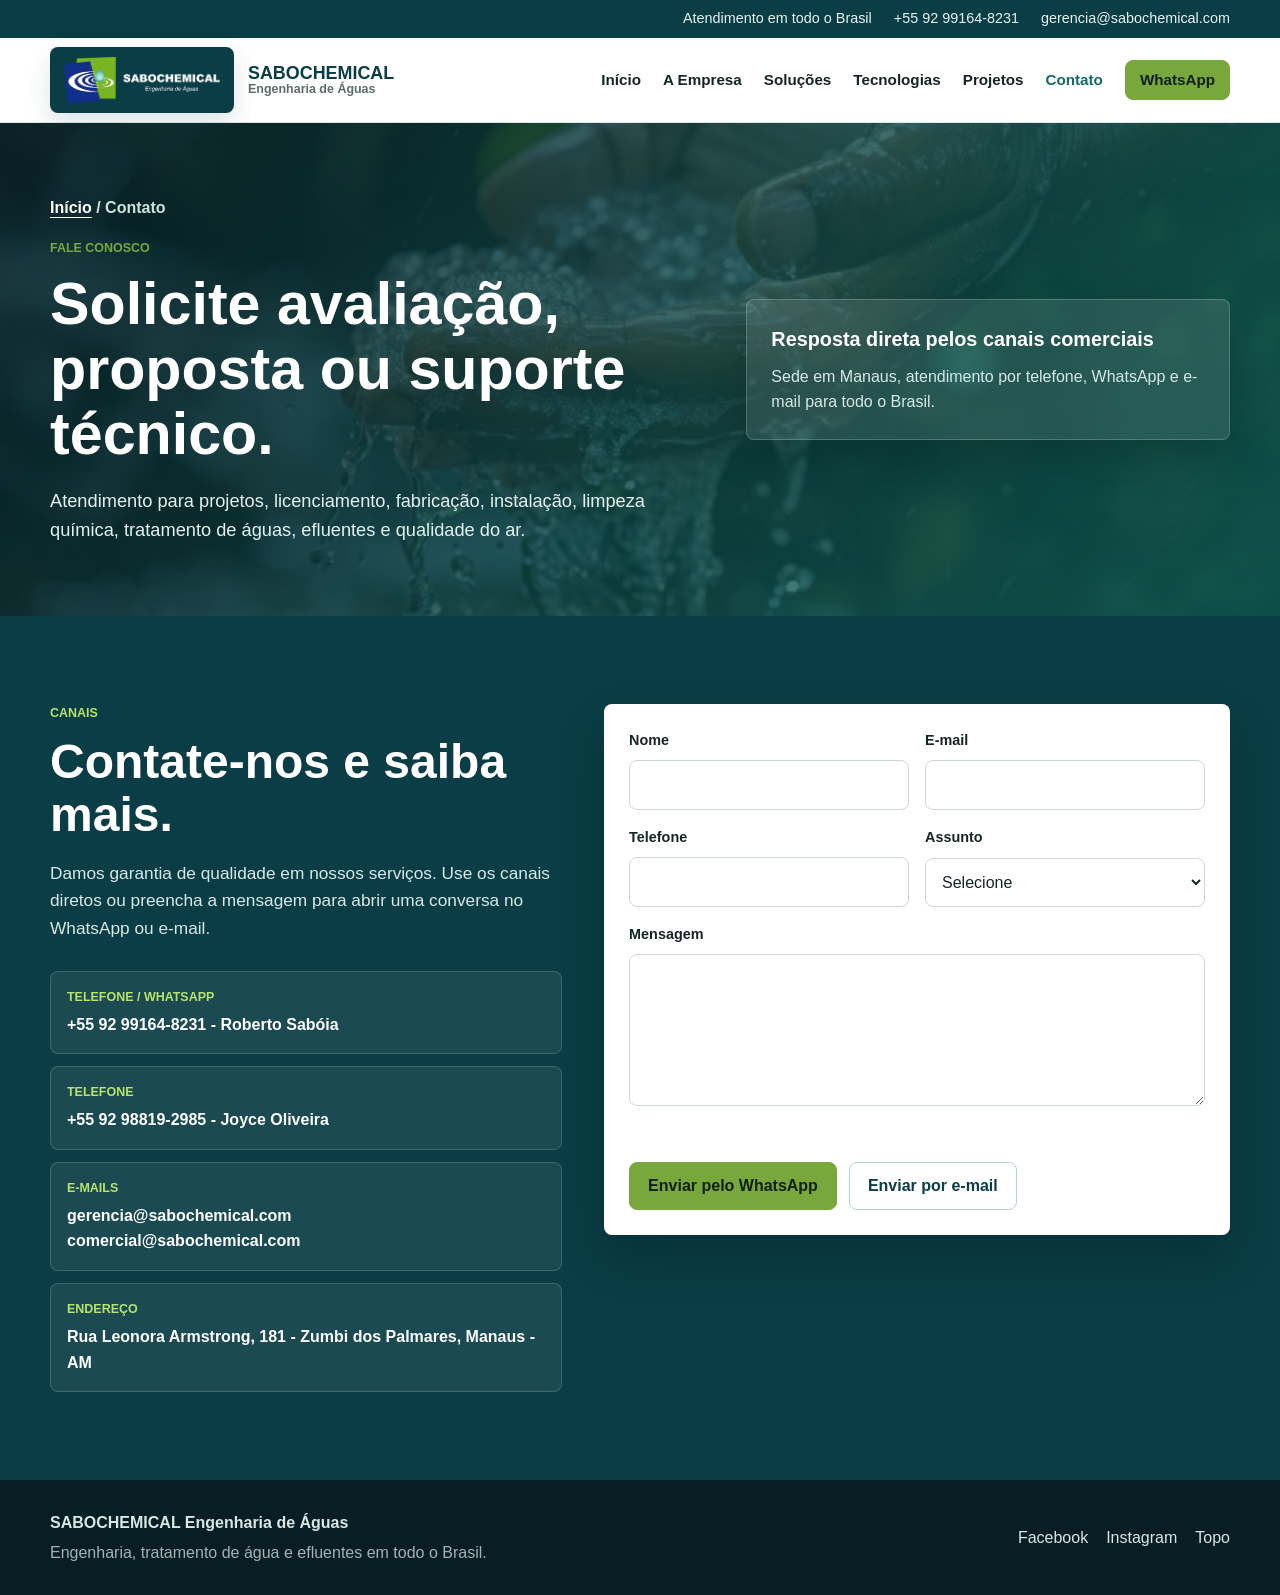
==== commit d566dbc8: "Update service area to Brazil" ====
--- a/contato.html
+++ b/contato.html
@@ -20,7 +20,7 @@
     <header class="site-header" data-header>
       <div class="topbar">
         <div class="container topbar__inner">
-          <span>Manaus - AM</span>
+          <span>Atendimento em todo o Brasil</span>
           <a href="tel:+5592991648231">+55 92 99164-8231</a>
           <a href="mailto:gerencia@sabochemical.com">gerencia@sabochemical.com</a>
         </div>
@@ -67,7 +67,7 @@
           </div>
           <div class="page-hero__aside">
             <strong>Resposta direta pelos canais comerciais</strong>
-            <span>Telefone, WhatsApp, e-mail e endereço em Manaus.</span>
+            <span>Sede em Manaus, atendimento por telefone, WhatsApp e e-mail para todo o Brasil.</span>
           </div>
         </div>
       </section>
@@ -103,7 +103,7 @@
       <div class="container footer__inner">
         <div>
           <strong>SABOCHEMICAL Engenharia de Águas</strong>
-          <p>Engenharia, tratamento de água e efluentes em Manaus.</p>
+          <p>Engenharia, tratamento de água e efluentes em todo o Brasil.</p>
         </div>
         <div class="footer__links">
           <a href="https://www.facebook.com/sabochemical" target="_blank" rel="noopener">Facebook</a>
--- a/styles.css
+++ b/styles.css
@@ -413,6 +413,64 @@
 .technology-list p,
 .project p {
   margin: 12px 0 0;
+  color: var(--color-muted);
+}
+
+.values-layout {
+  display: grid;
+  grid-template-columns: repeat(2, minmax(0, 1fr));
+  gap: 18px;
+}
+
+.value-card {
+  padding: 24px;
+  border: 1px solid var(--color-line);
+  border-radius: var(--radius);
+  background: #ffffff;
+  box-shadow: 0 14px 35px rgba(10, 61, 69, 0.08);
+}
+
+.value-card--values {
+  grid-column: 1 / -1;
+  background: linear-gradient(135deg, #ffffff, var(--color-soft));
+}
+
+.value-card p {
+  margin: 12px 0 0;
+  color: var(--color-muted);
+}
+
+.value-card .card__tag {
+  margin-bottom: 22px;
+}
+
+.value-list {
+  display: grid;
+  grid-template-columns: repeat(3, minmax(0, 1fr));
+  gap: 14px;
+  margin: 20px 0 0;
+  padding: 0;
+  list-style: none;
+}
+
+.value-list li {
+  padding: 18px;
+  border: 1px solid rgba(188, 206, 201, 0.72);
+  border-radius: var(--radius);
+  background: rgba(255, 255, 255, 0.74);
+}
+
+.value-list strong,
+.value-list span {
+  display: block;
+}
+
+.value-list strong {
+  color: var(--color-deep);
+}
+
+.value-list span {
+  margin-top: 8px;
   color: var(--color-muted);
 }
 
@@ -916,7 +974,9 @@
   .hero__panel,
   .cards--four,
   .project-grid,
-  .contact-form {
+  .contact-form,
+  .values-layout,
+  .value-list {
     grid-template-columns: 1fr;
   }
 
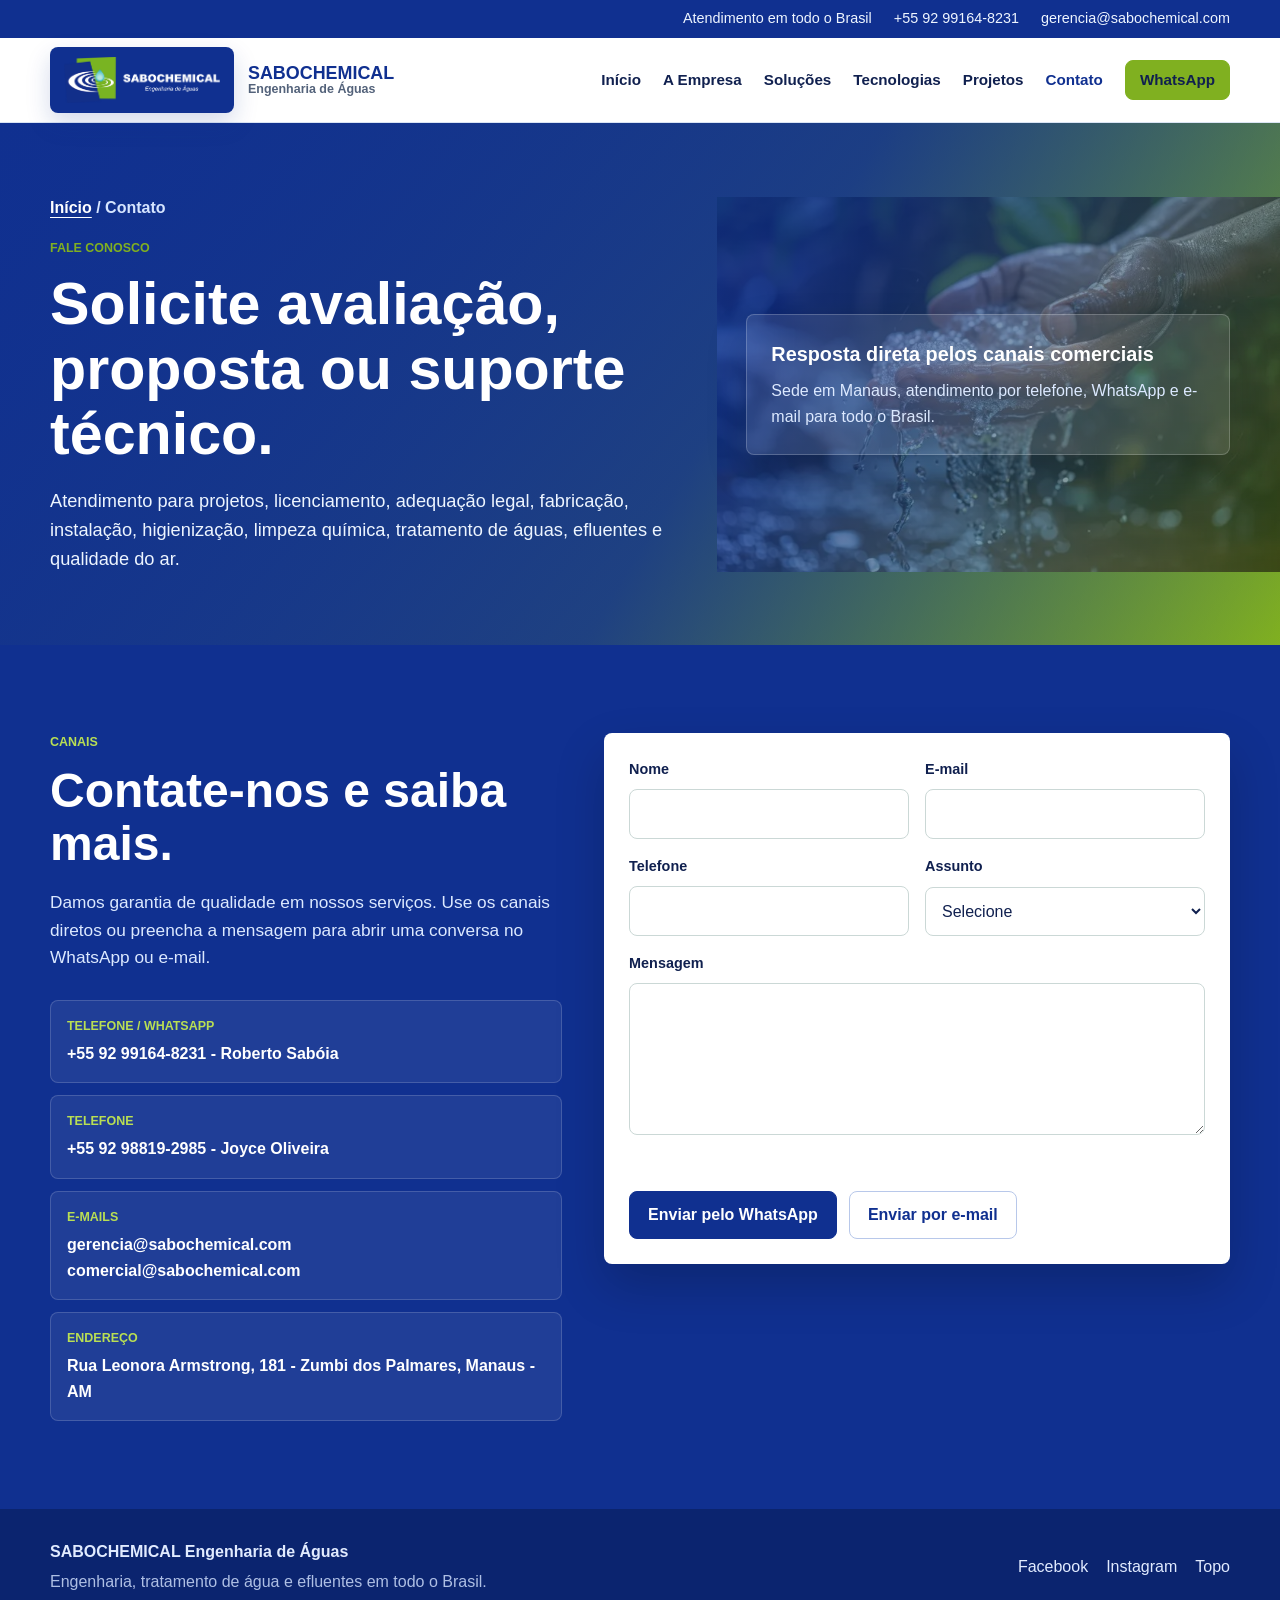
==== commit 8cc380b4: "Add missing service terms from sales copy" ====
--- a/contato.html
+++ b/contato.html
@@ -63,7 +63,7 @@
             <p class="breadcrumb"><a href="index.html">Início</a> / Contato</p>
             <p class="eyebrow">Fale conosco</p>
             <h1>Solicite avaliação, proposta ou suporte técnico.</h1>
-            <p>Atendimento para projetos, licenciamento, fabricação, instalação, limpeza química, tratamento de águas, efluentes e qualidade do ar.</p>
+            <p>Atendimento para projetos, licenciamento, adequação legal, fabricação, instalação, higienização, limpeza química, tratamento de águas, efluentes e qualidade do ar.</p>
           </div>
           <div class="page-hero__aside">
             <strong>Resposta direta pelos canais comerciais</strong>
@@ -90,7 +90,7 @@
             <div class="form-field"><label for="nome">Nome</label><input id="nome" name="nome" type="text" autocomplete="name" required></div>
             <div class="form-field"><label for="email">E-mail</label><input id="email" name="email" type="email" autocomplete="email" required></div>
             <div class="form-field"><label for="telefone">Telefone</label><input id="telefone" name="telefone" type="tel" autocomplete="tel" required></div>
-            <div class="form-field"><label for="assunto">Assunto</label><select id="assunto" name="assunto" required><option value="">Selecione</option><option>Projeto de ETA / ETE / ETO</option><option>Filtros, cloração ou produtos químicos</option><option>Separador água/óleo</option><option>Limpeza química ou tratamento do ar</option><option>Manutenção ou suporte técnico</option></select></div>
+            <div class="form-field"><label for="assunto">Assunto</label><select id="assunto" name="assunto" required><option value="">Selecione</option><option>Projeto de ETA / ETE / ETO</option><option>Filtros, cloração, decloração ou produtos químicos</option><option>Separador água/óleo</option><option>Limpeza química, higienização ou tratamento do ar</option><option>Manutenção ou suporte técnico</option></select></div>
             <div class="form-field form-field--full"><label for="mensagem">Mensagem</label><textarea id="mensagem" name="mensagem" rows="5" required></textarea></div>
             <p class="form-status" data-form-status aria-live="polite"></p>
             <div class="form-actions"><button class="button button--primary" type="submit">Enviar pelo WhatsApp</button><button class="button button--secondary" type="button" data-email-button>Enviar por e-mail</button></div>
@@ -115,4 +115,4 @@
 
     <script src="script.js" defer></script>
   </body>
-</html>+</html>
--- a/styles.css
+++ b/styles.css
@@ -1,15 +1,15 @@
 :root {
-  --color-ink: #172426;
-  --color-muted: #5e6b6d;
-  --color-line: #dbe5e3;
+  --color-ink: #10204f;
+  --color-muted: #53627a;
+  --color-line: #d9e3f4;
   --color-surface: #ffffff;
-  --color-soft: #eef7f4;
-  --color-deep: #0a3d45;
-  --color-teal: #0f6b63;
-  --color-green: #78a83b;
-  --color-sky: #d9edf5;
-  --color-warm: #f5f0e6;
-  --shadow: 0 20px 50px rgba(14, 48, 52, 0.13);
+  --color-soft: #eef5ff;
+  --color-deep: #103090;
+  --color-teal: #103090;
+  --color-green: #80b020;
+  --color-sky: #e8f2ff;
+  --color-warm: #f2fae9;
+  --shadow: 0 20px 50px rgba(16, 48, 144, 0.14);
   --radius: 8px;
   --container: 1180px;
 }
@@ -27,7 +27,7 @@
   color: var(--color-ink);
   font-family: Arial, Helvetica, sans-serif;
   line-height: 1.6;
-  background: #fbfcfb;
+  background: #f8fbff;
 }
 
 body.menu-open {
@@ -60,7 +60,7 @@
 }
 
 :focus-visible {
-  outline: 3px solid rgba(120, 168, 59, 0.7);
+  outline: 3px solid rgba(128, 176, 32, 0.72);
   outline-offset: 3px;
 }
 
@@ -101,14 +101,14 @@
   position: sticky;
   top: 0;
   z-index: 20;
-  background: rgba(255, 255, 255, 0.96);
-  border-bottom: 1px solid rgba(219, 229, 227, 0.9);
+  background: rgba(255, 255, 255, 0.97);
+  border-bottom: 1px solid rgba(217, 227, 244, 0.95);
   backdrop-filter: blur(16px);
 }
 
 .topbar {
   background: var(--color-deep);
-  color: #e9f4f1;
+  color: #eef5ff;
   font-size: 0.9rem;
 }
 
@@ -150,7 +150,7 @@
   padding: 8px 14px;
   border-radius: var(--radius);
   background: var(--color-deep);
-  box-shadow: 0 10px 24px rgba(10, 61, 69, 0.14);
+  box-shadow: 0 10px 24px rgba(16, 48, 144, 0.18);
 }
 
 .brand__mark img {
@@ -220,23 +220,32 @@
   padding: 10px 14px;
 }
 
-.button--primary,
+.button--primary {
+  background: var(--color-deep);
+  color: #ffffff;
+  border-color: var(--color-deep);
+}
+
+.button--primary:hover {
+  background: #0b246f;
+  color: #ffffff;
+}
+
 .button--whatsapp {
   background: var(--color-green);
-  color: #102015;
+  color: #10204f;
   border-color: var(--color-green);
 }
 
-.button--primary:hover,
 .button--whatsapp:hover {
-  background: #66922e;
+  background: #6f9d18;
   color: #ffffff;
 }
 
 .button--secondary {
   color: var(--color-deep);
   background: #ffffff;
-  border-color: #b6d4ce;
+  border-color: #b8c8ea;
 }
 
 .button--secondary:hover {
@@ -246,9 +255,14 @@
 .hero {
   position: relative;
   overflow: hidden;
-  background:
-    linear-gradient(90deg, rgba(7, 31, 36, 0.94) 0%, rgba(7, 31, 36, 0.8) 43%, rgba(7, 31, 36, 0.2) 100%),
-    url("assets/home-background.jpg") center / cover no-repeat;
+  background-color: var(--color-deep);
+  background-image:
+    linear-gradient(90deg, rgba(16, 48, 144, 0.94) 0%, rgba(16, 48, 144, 0.78) 46%, rgba(128, 176, 32, 0.2) 100%),
+    url("assets/home-background.jpg"),
+    linear-gradient(135deg, #103090, #80b020);
+  background-position: center, right center, center;
+  background-repeat: no-repeat;
+  background-size: cover, min(52vw, 760px) auto, cover;
   color: #ffffff;
 }
 
@@ -281,7 +295,7 @@
 }
 
 .hero .eyebrow {
-  color: #b9e36c;
+  color: #b9df53;
 }
 
 h1,
@@ -314,7 +328,7 @@
 .hero__text {
   max-width: 740px;
   margin: 22px 0 0;
-  color: #e4f2ef;
+  color: #edf5ff;
   font-size: 1.13rem;
 }
 
@@ -340,7 +354,7 @@
 
 .metric span {
   display: block;
-  color: #b9e36c;
+  color: #b9df53;
   font-weight: 800;
 }
 
@@ -360,7 +374,7 @@
 
 .section--accent {
   background:
-    linear-gradient(90deg, rgba(245, 240, 230, 0.84), rgba(238, 247, 244, 0.94));
+    linear-gradient(90deg, rgba(238, 245, 255, 0.92), rgba(242, 250, 233, 0.92));
 }
 
 .split {
@@ -382,6 +396,16 @@
   margin-bottom: 34px;
 }
 
+.section-heading::after {
+  content: "";
+  display: block;
+  width: 92px;
+  height: 4px;
+  margin-top: 16px;
+  border-radius: 999px;
+  background: linear-gradient(90deg, var(--color-deep), var(--color-green));
+}
+
 .cards {
   display: grid;
   gap: 18px;
@@ -395,9 +419,35 @@
   min-height: 250px;
   padding: 24px;
   border: 1px solid var(--color-line);
+  border-top: 3px solid rgba(128, 176, 32, 0.72);
   border-radius: var(--radius);
   background: #ffffff;
-  box-shadow: 0 14px 35px rgba(10, 61, 69, 0.08);
+  box-shadow: 0 14px 35px rgba(16, 48, 144, 0.09);
+}
+
+.card,
+.topic-card,
+.content-card,
+.value-card,
+.specialty-card,
+.project,
+.video-card,
+.gallery-thumb {
+  border-top-color: rgba(128, 176, 32, 0.72);
+  transition: transform 180ms ease, box-shadow 180ms ease, border-color 180ms ease;
+}
+
+.card:hover,
+.topic-card:hover,
+.content-card:hover,
+.value-card:hover,
+.specialty-card:hover,
+.project:hover,
+.video-card:hover,
+.gallery-thumb:hover {
+  transform: translateY(-3px);
+  box-shadow: 0 18px 42px rgba(16, 48, 144, 0.14);
+  border-color: rgba(16, 48, 144, 0.28);
 }
 
 .card__tag {
@@ -427,7 +477,7 @@
   border: 1px solid var(--color-line);
   border-radius: var(--radius);
   background: #ffffff;
-  box-shadow: 0 14px 35px rgba(10, 61, 69, 0.08);
+  box-shadow: 0 14px 35px rgba(16, 48, 144, 0.09);
 }
 
 .value-card--values {
@@ -455,7 +505,7 @@
 
 .value-list li {
   padding: 18px;
-  border: 1px solid rgba(188, 206, 201, 0.72);
+  border: 1px solid rgba(184, 200, 234, 0.82);
   border-radius: var(--radius);
   background: rgba(255, 255, 255, 0.74);
 }
@@ -491,7 +541,7 @@
   border: 1px solid var(--color-line);
   border-radius: var(--radius);
   background: linear-gradient(135deg, #ffffff, var(--color-soft));
-  box-shadow: 0 14px 35px rgba(10, 61, 69, 0.08);
+  box-shadow: 0 14px 35px rgba(16, 48, 144, 0.09);
 }
 
 .systems-panel h3 {
@@ -516,7 +566,7 @@
   position: relative;
   min-height: 44px;
   padding: 10px 12px 10px 30px;
-  border: 1px solid rgba(15, 107, 99, 0.14);
+  border: 1px solid rgba(16, 48, 144, 0.14);
   border-radius: var(--radius);
   background: rgba(255, 255, 255, 0.78);
   color: var(--color-ink);
@@ -543,7 +593,7 @@
 
 .specialty-card {
   padding: 24px;
-  border: 1px solid rgba(15, 107, 99, 0.14);
+  border: 1px solid rgba(16, 48, 144, 0.14);
   border-radius: var(--radius);
   background: rgba(255, 255, 255, 0.82);
 }
@@ -567,11 +617,11 @@
 
 .specialty-card--dark .card__tag,
 .specialty-card--dark p {
-  color: #b9e36c;
+  color: #b9df53;
 }
 
 .specialty-card--dark li {
-  color: #e6f2ef;
+  color: #edf5ff;
 }
 .technology-list article {
   padding: 24px;
@@ -611,7 +661,7 @@
 }
 
 .contact .eyebrow {
-  color: #b9e36c;
+  color: #b9df53;
 }
 
 .contact__grid {
@@ -622,7 +672,7 @@
 }
 
 .contact__intro {
-  color: #d7e9e5;
+  color: #dce9ff;
   margin-top: 18px;
 }
 
@@ -645,7 +695,7 @@
 
 .contact-links span {
   display: block;
-  color: #b9e36c;
+  color: #b9df53;
   font-size: 0.78rem;
   font-weight: 800;
   text-transform: uppercase;
@@ -728,8 +778,8 @@
 
 .site-footer {
   padding: 30px 0;
-  background: #071f24;
-  color: #d9e6e4;
+  background: #0b246f;
+  color: #e1ebff;
 }
 
 .footer__inner {
@@ -741,7 +791,7 @@
 
 .footer__inner p {
   margin: 4px 0 0;
-  color: #9fb5b3;
+  color: #aebfe4;
 }
 
 .footer__links {
@@ -1025,39 +1075,42 @@
 }
 
 .page-hero {
-  --page-hero-image: linear-gradient(135deg, #0a3d45, #0f6b63);
-  --page-hero-position: center;
-  background:
-    linear-gradient(120deg, rgba(7, 31, 36, 0.88), rgba(15, 107, 99, 0.72)),
-    var(--page-hero-image);
-  background-position: center, var(--page-hero-position);
-  background-size: cover, cover;
+  --page-hero-image: linear-gradient(135deg, #103090, #80b020);
+  --page-hero-position: right center;
+  --page-hero-repeat: no-repeat;
+  --page-hero-size: min(44vw, 620px) auto;
+  background-color: var(--color-deep);
+  background-image:
+    linear-gradient(120deg, rgba(16, 48, 144, 0.94), rgba(16, 48, 144, 0.78) 56%, rgba(128, 176, 32, 0.38)),
+    var(--page-hero-image),
+    linear-gradient(135deg, #103090, #80b020);
+  background-position: center, var(--page-hero-position), center;
+  background-repeat: no-repeat, var(--page-hero-repeat), no-repeat;
+  background-size: cover, var(--page-hero-size), cover;
   color: #ffffff;
 }
 
 .page-hero--empresa {
   --page-hero-image: url("assets/page-empresa.jpg");
-  --page-hero-position: center 42%;
+  --page-hero-position: right center;
+  --page-hero-size: auto 88%;
 }
 
 .page-hero--solucoes {
   --page-hero-image: url("assets/page-solucoes.webp");
-  --page-hero-position: center;
 }
 
 .page-hero--tecnologias {
   --page-hero-image: url("assets/page-tecnologias.webp");
-  --page-hero-position: center;
 }
 
 .page-hero--projetos {
   --page-hero-image: url("assets/page-projetos.jpg");
-  --page-hero-position: center;
+  --page-hero-size: min(40vw, 560px) auto;
 }
 
 .page-hero--contato {
   --page-hero-image: url("assets/page-contato.webp");
-  --page-hero-position: center;
 }
 
 .page-hero__grid {
@@ -1077,13 +1130,13 @@
 .page-hero p:not(.eyebrow):not(.breadcrumb) {
   max-width: 760px;
   margin: 20px 0 0;
-  color: #e4f2ef;
+  color: #edf5ff;
   font-size: 1.14rem;
 }
 
 .breadcrumb {
   margin: 0 0 18px;
-  color: #cde4de;
+  color: #d6e5ff;
   font-weight: 700;
 }
 
@@ -1109,7 +1162,7 @@
 }
 
 .page-hero__aside span {
-  color: #d7e9e5;
+  color: #dce9ff;
 }
 
 .detail-layout {
@@ -1125,7 +1178,7 @@
   border: 1px solid var(--color-line);
   border-radius: var(--radius);
   background: #ffffff;
-  box-shadow: 0 14px 35px rgba(10, 61, 69, 0.08);
+  box-shadow: 0 14px 35px rgba(16, 48, 144, 0.09);
 }
 
 .content-card,
@@ -1190,9 +1243,9 @@
 .project-list li {
   position: relative;
   padding: 10px 12px 10px 30px;
-  border: 1px solid rgba(15, 107, 99, 0.13);
-  border-radius: var(--radius);
-  background: rgba(238, 247, 244, 0.72);
+  border: 1px solid rgba(16, 48, 144, 0.13);
+  border-radius: var(--radius);
+  background: rgba(238, 245, 255, 0.78);
   color: var(--color-ink);
   font-weight: 700;
 }
@@ -1288,7 +1341,7 @@
   border: 1px solid var(--color-line);
   border-radius: var(--radius);
   background: #ffffff;
-  box-shadow: 0 14px 35px rgba(10, 61, 69, 0.08);
+  box-shadow: 0 14px 35px rgba(16, 48, 144, 0.09);
 }
 
 .video-frame {
@@ -1384,9 +1437,26 @@
 }
 @media (max-width: 640px) {
   .hero {
-    background:
-      linear-gradient(180deg, rgba(7, 31, 36, 0.94) 0%, rgba(7, 31, 36, 0.82) 58%, rgba(7, 31, 36, 0.36) 100%),
-      url("assets/home-background.jpg") 64% center / cover no-repeat;
+    background-image:
+      linear-gradient(180deg, rgba(16, 48, 144, 0.96) 0%, rgba(16, 48, 144, 0.86) 54%, rgba(128, 176, 32, 0.3) 100%),
+      url("assets/home-background.jpg"),
+      linear-gradient(135deg, #103090, #80b020);
+    background-position: center, center bottom, center;
+    background-repeat: no-repeat;
+    background-size: cover, min(96vw, 520px) auto, cover;
+  }
+
+  .page-hero {
+    --page-hero-position: center bottom;
+    --page-hero-size: min(92vw, 480px) auto;
+    background-image:
+      linear-gradient(180deg, rgba(16, 48, 144, 0.96), rgba(16, 48, 144, 0.84) 54%, rgba(16, 48, 144, 0.68)),
+      var(--page-hero-image),
+      linear-gradient(135deg, #103090, #80b020);
+  }
+
+  .page-hero--empresa {
+    --page-hero-size: min(84vw, 360px) auto;
   }
 
   .gallery-project__header {
@@ -1396,4 +1466,4 @@
   .gallery-strip {
     grid-template-columns: repeat(2, minmax(0, 1fr));
   }
-}+}
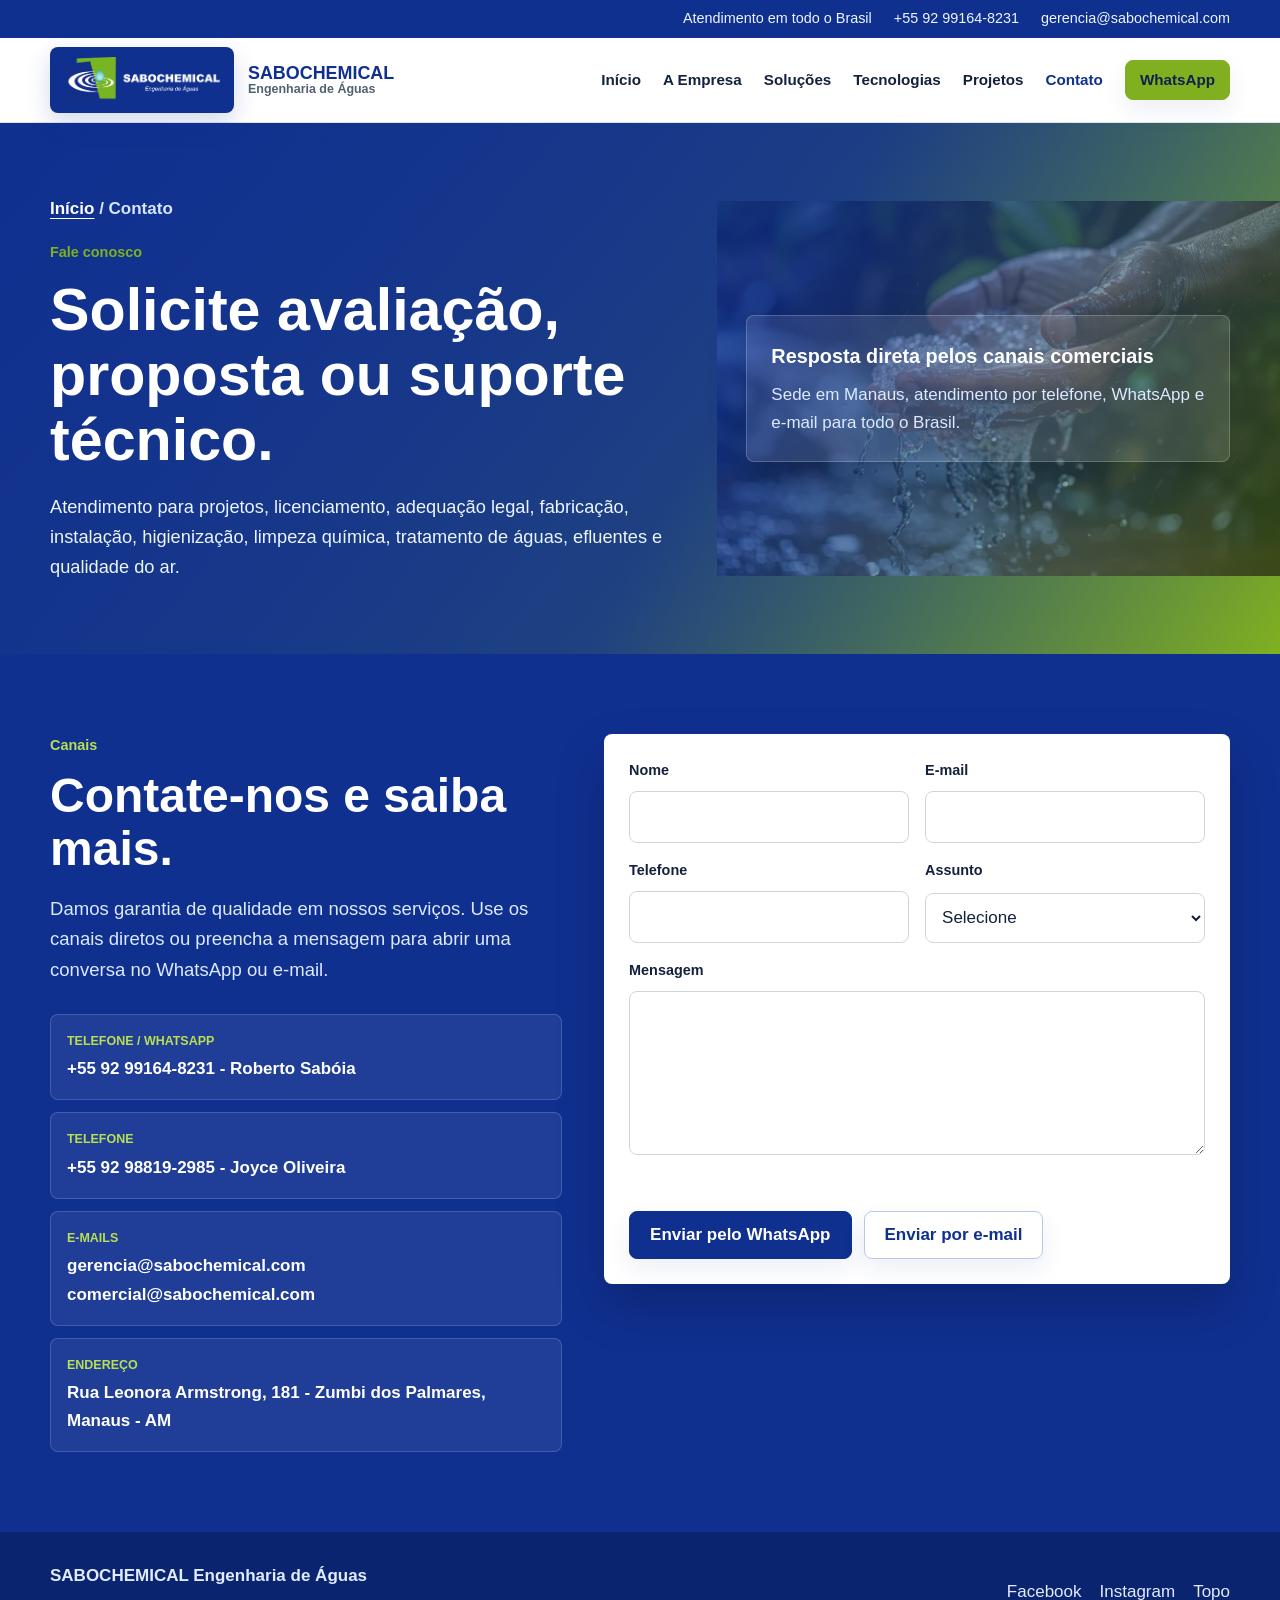
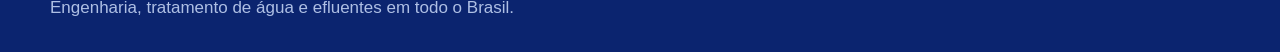
==== commit 0429bd5f: "ajustes intitucionais." ====
--- a/contato.html
+++ b/contato.html
@@ -10,9 +10,11 @@
     <meta property="og:title" content="Contato | SABOCHEMICAL">
     <meta property="og:description" content="Fale com a SABOCHEMICAL por telefone, WhatsApp ou e-mail para projetos, tratamento de água, efluentes, limpeza química e suporte técnico.">
     <meta property="og:type" content="website">
+    <meta property="og:url" content="https://sabochemical.com/contato.html">
     <meta property="og:image" content="assets/logo-sabochemical.png">
-    <link rel="canonical" href="https://sabochemical.com/">
-    <link rel="stylesheet" href="styles.css">
+    <link rel="canonical" href="https://sabochemical.com/contato.html">
+    <link rel="icon" type="image/png" href="assets/logo-sabochemical.png">
+    <link rel="stylesheet" href="styles.css?v=20260622">
   </head>
   <body>
     <a class="skip-link" href="#conteudo">Pular para o conteúdo</a>
@@ -113,6 +115,6 @@
       </div>
     </footer>
 
-    <script src="script.js" defer></script>
+    <script src="script.js?v=20260622" defer></script>
   </body>
 </html>
--- a/styles.css
+++ b/styles.css
@@ -1,6 +1,6 @@
 :root {
-  --color-ink: #10204f;
-  --color-muted: #53627a;
+  --color-ink: #14213d;
+  --color-muted: #526172;
   --color-line: #d9e3f4;
   --color-surface: #ffffff;
   --color-soft: #eef5ff;
@@ -9,7 +9,7 @@
   --color-green: #80b020;
   --color-sky: #e8f2ff;
   --color-warm: #f2fae9;
-  --shadow: 0 20px 50px rgba(16, 48, 144, 0.14);
+  --shadow: 0 18px 42px rgba(16, 48, 144, 0.12);
   --radius: 8px;
   --container: 1180px;
 }
@@ -25,8 +25,9 @@
 body {
   margin: 0;
   color: var(--color-ink);
-  font-family: Arial, Helvetica, sans-serif;
-  line-height: 1.6;
+  font-family: "Aptos", "Segoe UI", "Trebuchet MS", sans-serif;
+  font-size: 17px;
+  line-height: 1.65;
   background: #f8fbff;
 }
 
@@ -207,12 +208,19 @@
   align-items: center;
   justify-content: center;
   min-height: 48px;
-  padding: 12px 18px;
+  padding: 12px 20px;
   border: 1px solid transparent;
   border-radius: var(--radius);
-  font-weight: 700;
+  font-weight: 800;
   line-height: 1.2;
   text-align: center;
+  box-shadow: 0 10px 24px rgba(16, 48, 144, 0.08);
+  transition: background-color 160ms ease, border-color 160ms ease, box-shadow 160ms ease, transform 160ms ease;
+}
+
+.button:hover {
+  transform: translateY(-1px);
+  box-shadow: 0 14px 30px rgba(16, 48, 144, 0.14);
 }
 
 .button--small {
@@ -277,21 +285,21 @@
 .hero__grid {
   position: relative;
   z-index: 1;
-  min-height: calc(100vh - 122px);
+  min-height: min(760px, calc(100vh - 122px));
   display: grid;
   grid-template-columns: minmax(0, 1.2fr) minmax(290px, 0.8fr);
   gap: 48px;
   align-items: center;
-  padding: 72px 0 84px;
+  padding: 68px 0 76px;
 }
 
 .eyebrow {
   margin: 0 0 12px;
   color: var(--color-green);
-  font-size: 0.78rem;
+  font-size: 0.9rem;
   font-weight: 800;
   letter-spacing: 0;
-  text-transform: uppercase;
+  text-transform: none;
 }
 
 .hero .eyebrow {
@@ -310,11 +318,13 @@
 h3 {
   margin: 0;
   line-height: 1.1;
+  font-family: "Segoe UI", "Aptos Display", "Trebuchet MS", sans-serif;
+  font-weight: 800;
 }
 
 h1 {
-  max-width: 870px;
-  font-size: 4.7rem;
+  max-width: 780px;
+  font-size: 4.05rem;
 }
 
 h2 {
@@ -322,14 +332,15 @@
 }
 
 h3 {
-  font-size: 1.14rem;
+  font-size: 1.24rem;
 }
 
 .hero__text {
-  max-width: 740px;
-  margin: 22px 0 0;
+  max-width: 640px;
+  margin: 20px 0 0;
   color: #edf5ff;
-  font-size: 1.13rem;
+  font-size: 1.18rem;
+  line-height: 1.55;
 }
 
 .hero__actions {
@@ -345,11 +356,11 @@
 }
 
 .metric {
-  padding: 22px;
+  padding: 20px;
   border: 1px solid rgba(255, 255, 255, 0.22);
   border-radius: var(--radius);
-  background: rgba(255, 255, 255, 0.1);
-  box-shadow: 0 16px 40px rgba(0, 0, 0, 0.15);
+  background: rgba(255, 255, 255, 0.12);
+  box-shadow: 0 12px 30px rgba(0, 0, 0, 0.13);
 }
 
 .metric span {
@@ -364,8 +375,48 @@
   font-size: 1.1rem;
 }
 
+.proof-strip {
+  position: relative;
+  z-index: 1;
+  margin-top: -34px;
+}
+
+.proof-strip__grid {
+  display: grid;
+  grid-template-columns: repeat(4, minmax(0, 1fr));
+  gap: 1px;
+  overflow: hidden;
+  border: 1px solid var(--color-line);
+  border-radius: var(--radius);
+  background: var(--color-line);
+  box-shadow: 0 18px 45px rgba(16, 48, 144, 0.13);
+}
+
+.proof-strip article {
+  min-height: 118px;
+  padding: 24px;
+  background: #ffffff;
+}
+
+.proof-strip strong,
+.proof-strip span {
+  display: block;
+}
+
+.proof-strip strong {
+  color: var(--color-deep);
+  font-size: 1.24rem;
+  line-height: 1.2;
+}
+
+.proof-strip span {
+  margin-top: 8px;
+  color: var(--color-muted);
+  font-size: 1rem;
+}
+
 .section {
-  padding: 88px 0;
+  padding: 80px 0;
 }
 
 .section--split {
@@ -388,12 +439,19 @@
 .contact__intro {
   margin: 0 0 18px;
   color: var(--color-muted);
-  font-size: 1.08rem;
+  font-size: 1.16rem;
 }
 
 .section-heading {
   max-width: 760px;
   margin-bottom: 34px;
+}
+
+.section-lead {
+  max-width: 780px;
+  margin: 16px 0 0;
+  color: var(--color-muted);
+  font-size: 1.15rem;
 }
 
 .section-heading::after {
@@ -415,14 +473,18 @@
   grid-template-columns: repeat(4, minmax(0, 1fr));
 }
 
+.cards--solutions {
+  grid-template-columns: repeat(3, minmax(0, 1fr));
+}
+
 .card {
-  min-height: 250px;
-  padding: 24px;
+  min-height: 218px;
+  padding: 26px;
   border: 1px solid var(--color-line);
   border-top: 3px solid rgba(128, 176, 32, 0.72);
   border-radius: var(--radius);
   background: #ffffff;
-  box-shadow: 0 14px 35px rgba(16, 48, 144, 0.09);
+  box-shadow: 0 12px 30px rgba(16, 48, 144, 0.08);
 }
 
 .card,
@@ -452,7 +514,7 @@
 
 .card__tag {
   display: inline-block;
-  margin-bottom: 44px;
+  margin-bottom: 26px;
   color: var(--color-teal);
   font-size: 0.76rem;
   font-weight: 800;
@@ -464,6 +526,21 @@
 .project p {
   margin: 12px 0 0;
   color: var(--color-muted);
+  font-size: 1.02rem;
+}
+
+.text-link {
+  display: inline-flex;
+  align-items: center;
+  margin-top: 8px;
+  color: var(--color-deep);
+  font-weight: 800;
+}
+
+.text-link::after {
+  content: "→";
+  margin-left: 8px;
+  color: var(--color-green);
 }
 
 .values-layout {
@@ -527,7 +604,7 @@
 .technology-list {
   display: grid;
   grid-template-columns: repeat(3, minmax(0, 1fr));
-  gap: 18px;
+  gap: 14px;
 }
 
 
@@ -584,6 +661,37 @@
   background: var(--color-green);
 }
 
+.process-strip {
+  display: grid;
+  grid-template-columns: repeat(3, minmax(0, 1fr));
+  gap: 18px;
+  margin-top: 28px;
+}
+
+.process-strip article {
+  min-height: 150px;
+  padding: 24px;
+  border: 1px solid var(--color-line);
+  border-radius: var(--radius);
+  background: linear-gradient(135deg, #ffffff, var(--color-soft));
+  box-shadow: 0 12px 30px rgba(16, 48, 144, 0.08);
+}
+
+.process-strip span {
+  display: block;
+  color: var(--color-green);
+  font-size: 0.92rem;
+  font-weight: 800;
+}
+
+.process-strip strong {
+  display: block;
+  margin-top: 12px;
+  color: var(--color-ink);
+  font-size: 1.12rem;
+  line-height: 1.4;
+}
+
 .specialty-grid {
   display: grid;
   grid-template-columns: minmax(0, 1fr) minmax(0, 1fr);
@@ -624,10 +732,12 @@
   color: #edf5ff;
 }
 .technology-list article {
-  padding: 24px;
-  border-left: 5px solid var(--color-green);
-  background: rgba(255, 255, 255, 0.74);
-  border-radius: 0 var(--radius) var(--radius) 0;
+  padding: 22px;
+  border: 1px solid rgba(16, 48, 144, 0.12);
+  border-left: 4px solid var(--color-green);
+  background: rgba(255, 255, 255, 0.86);
+  border-radius: var(--radius);
+  box-shadow: 0 10px 24px rgba(16, 48, 144, 0.06);
 }
 
 .project-grid {
@@ -810,13 +920,16 @@
   }
 
   .cards--four,
-  .project-grid {
+  .cards--solutions,
+  .project-grid,
+  .proof-strip__grid {
     grid-template-columns: repeat(2, minmax(0, 1fr));
   }
 
   .technology-list,
   .specialty-grid,
-  .systems-panel {
+  .systems-panel,
+  .process-strip {
     grid-template-columns: 1fr;
   }
 
@@ -954,11 +1067,12 @@
 
   .hero__grid {
     min-height: auto;
-    padding: 58px 0 68px;
+    padding: 52px 0 60px;
   }
 
   .hero__panel {
     grid-template-columns: repeat(3, minmax(0, 1fr));
+    gap: 10px;
   }
 
   .section {
@@ -966,7 +1080,7 @@
   }
 
   h1 {
-    font-size: 3.25rem;
+    font-size: 3rem;
   }
 
   h2 {
@@ -1023,6 +1137,8 @@
 
   .hero__panel,
   .cards--four,
+  .cards--solutions,
+  .proof-strip__grid,
   .project-grid,
   .contact-form,
   .values-layout,
@@ -1030,6 +1146,16 @@
     grid-template-columns: 1fr;
   }
 
+  .proof-strip {
+    margin-top: 0;
+  }
+
+  .proof-strip article,
+  .process-strip article {
+    min-height: 0;
+    padding: 20px;
+  }
+
   .hero__actions,
   .form-actions {
     flex-direction: column;
@@ -1041,6 +1167,7 @@
 
   .card {
     min-height: 0;
+    padding: 22px;
   }
 
   .card__tag {
@@ -1053,11 +1180,38 @@
   }
 
   h1 {
-    font-size: 2.45rem;
+    font-size: 2.28rem;
   }
 
   h2 {
     font-size: 1.9rem;
+  }
+
+  .hero__grid {
+    padding: 40px 0 44px;
+  }
+
+  .hero__text {
+    font-size: 1.05rem;
+    line-height: 1.48;
+  }
+
+  .hero__panel {
+    grid-template-columns: repeat(3, minmax(0, 1fr));
+    gap: 8px;
+  }
+
+  .metric {
+    padding: 12px;
+  }
+
+  .metric strong {
+    font-size: 0.86rem;
+    line-height: 1.25;
+  }
+
+  .metric span {
+    font-size: 0.78rem;
   }
 }
 
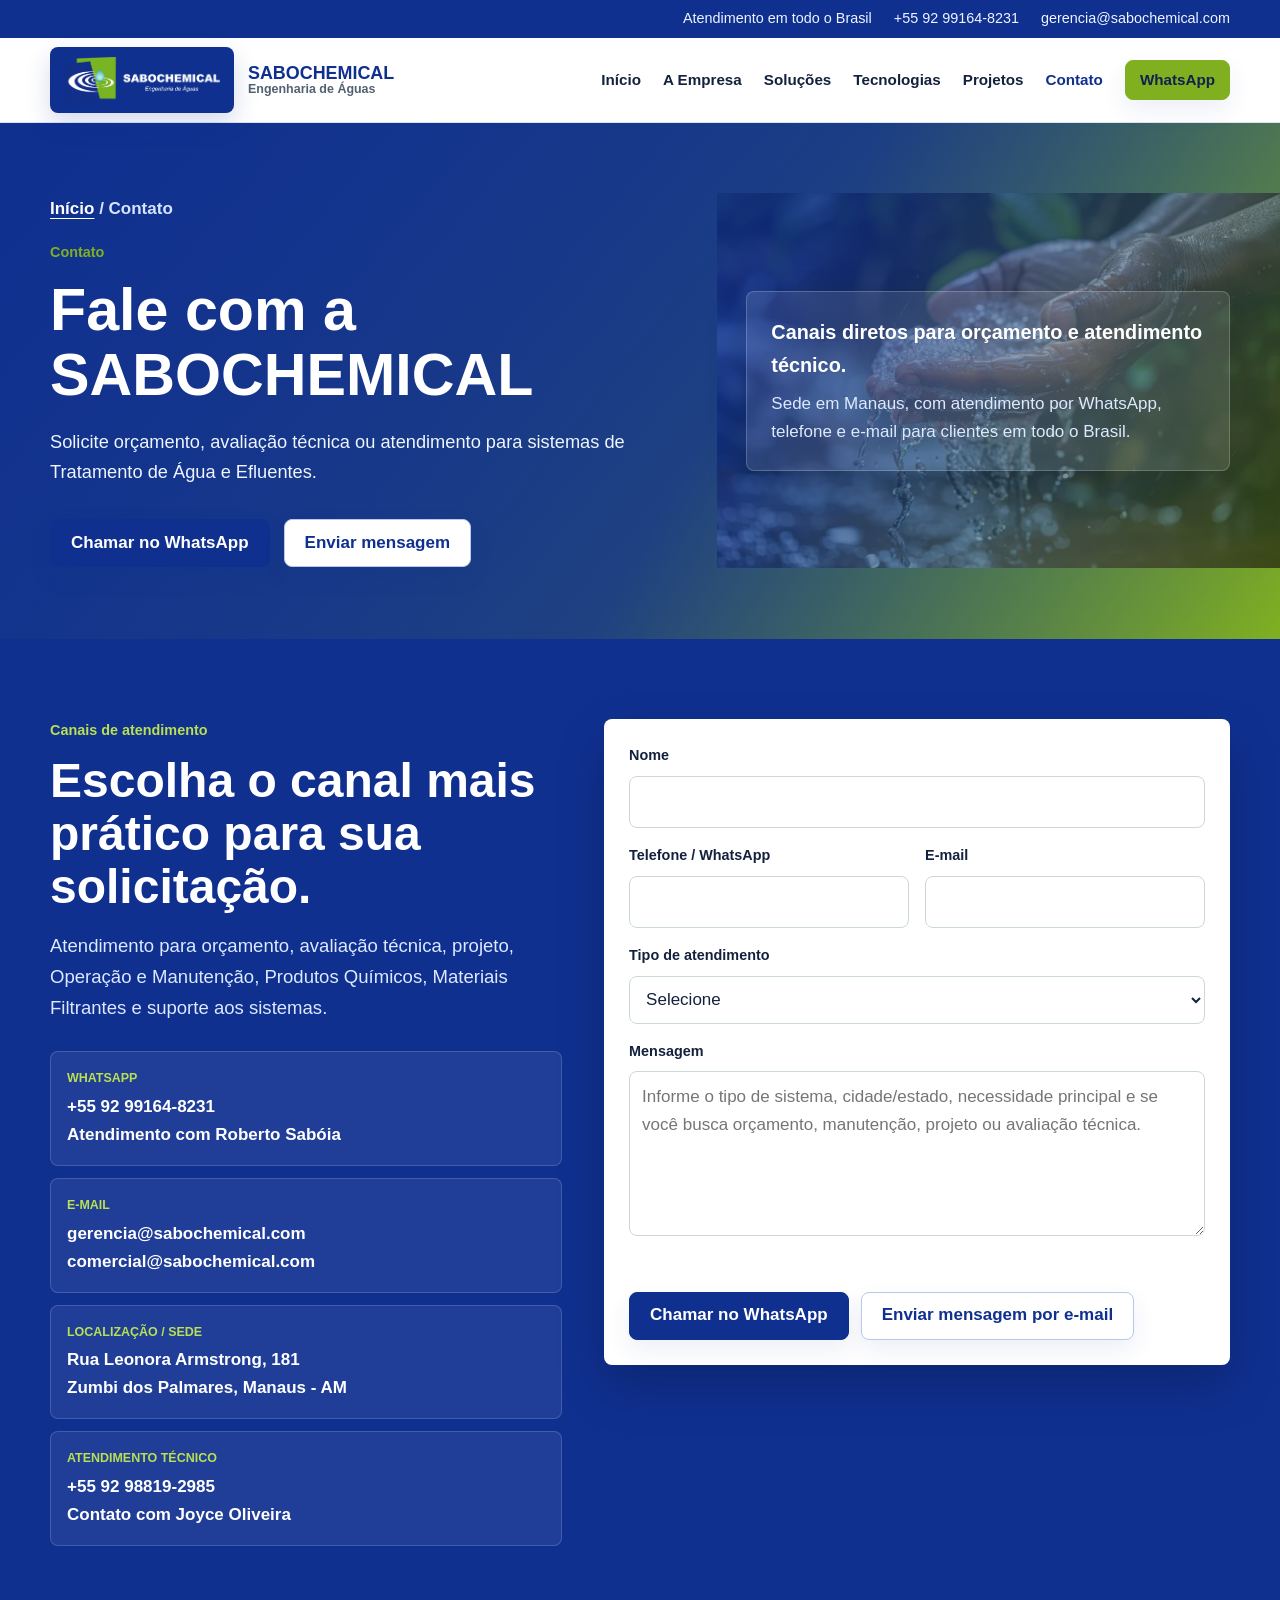
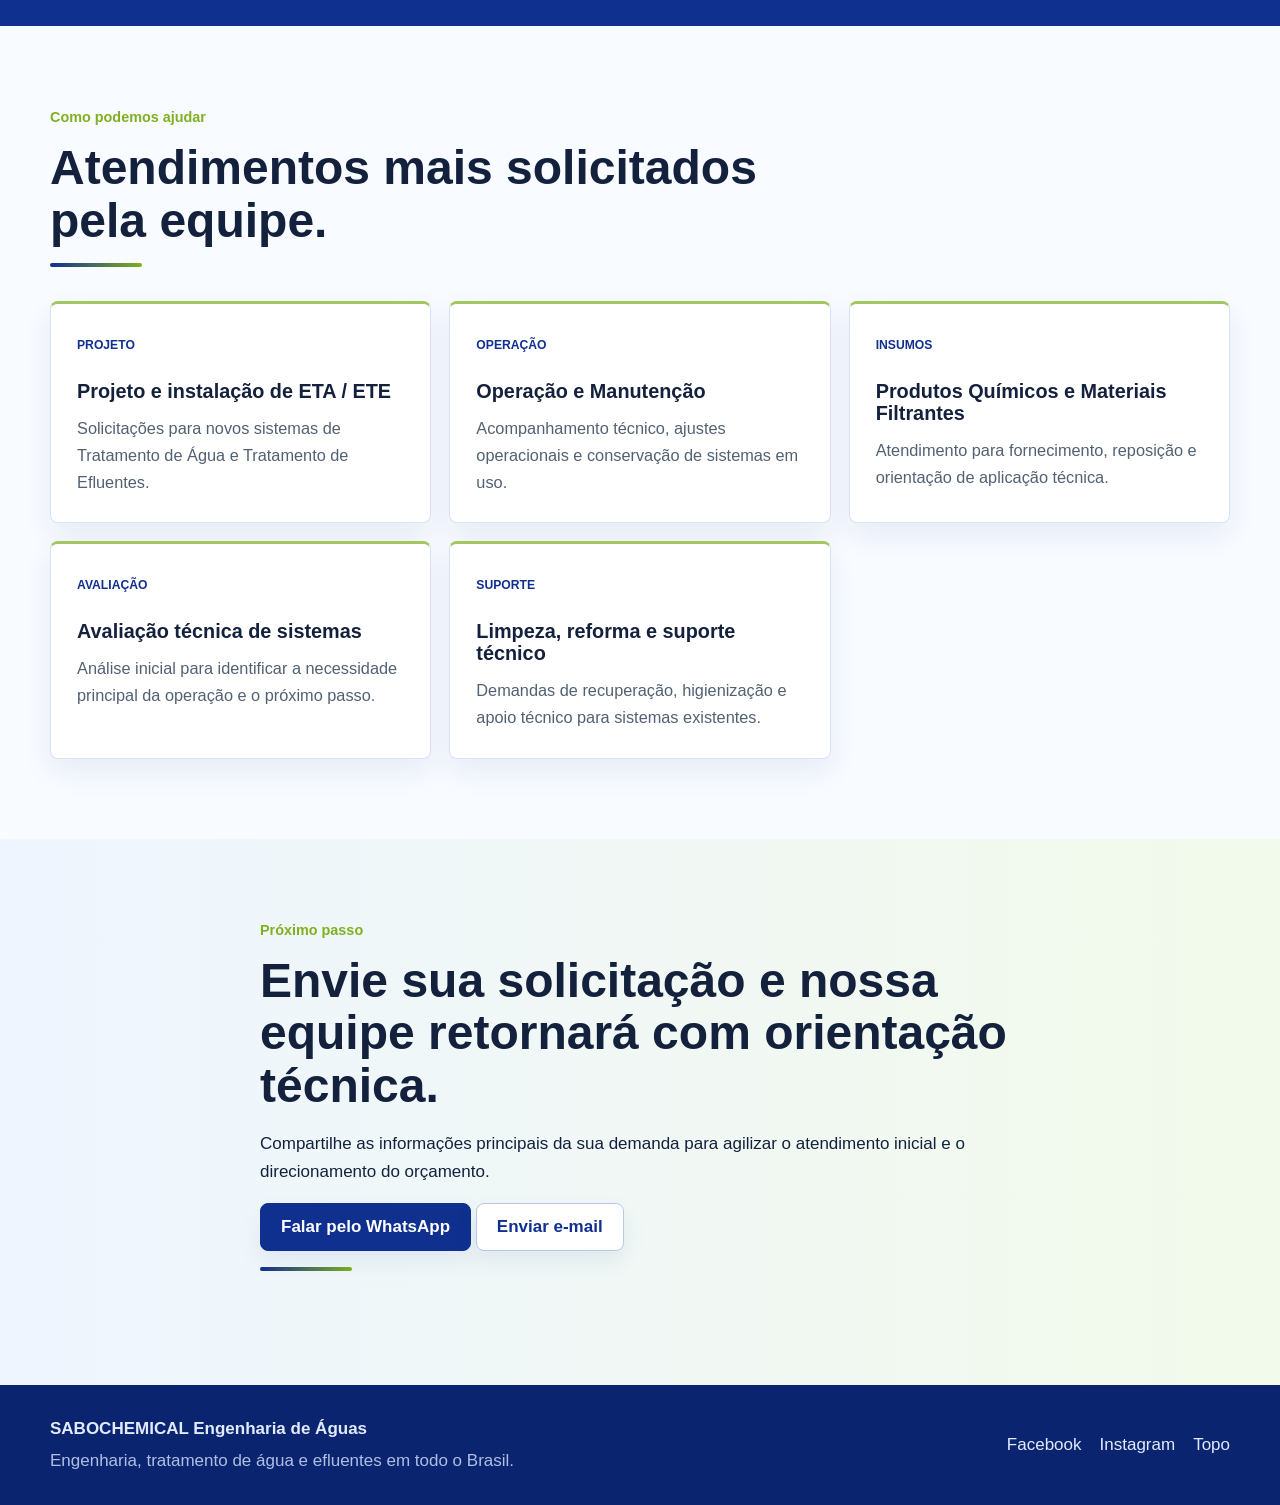
==== commit de1769ed: "refina pagina contato" ====
--- a/contato.html
+++ b/contato.html
@@ -3,12 +3,12 @@
   <head>
     <meta charset="utf-8">
     <meta name="viewport" content="width=device-width, initial-scale=1">
-    <title>Contato | SABOCHEMICAL</title>
-    <meta name="description" content="Fale com a SABOCHEMICAL por telefone, WhatsApp ou e-mail para projetos, tratamento de água, efluentes, limpeza química e suporte técnico.">
+    <title>Fale com a SABOCHEMICAL | Contato e Orçamento</title>
+    <meta name="description" content="Solicite orçamento, avaliação técnica ou atendimento pelo WhatsApp e e-mail com a SABOCHEMICAL para sistemas de água e efluentes.">
     <meta name="robots" content="index, follow">
     <meta name="theme-color" content="#0f6b63">
-    <meta property="og:title" content="Contato | SABOCHEMICAL">
-    <meta property="og:description" content="Fale com a SABOCHEMICAL por telefone, WhatsApp ou e-mail para projetos, tratamento de água, efluentes, limpeza química e suporte técnico.">
+    <meta property="og:title" content="Fale com a SABOCHEMICAL | Contato e Orçamento">
+    <meta property="og:description" content="Solicite orçamento, avaliação técnica ou atendimento pelo WhatsApp e e-mail com a SABOCHEMICAL para sistemas de água e efluentes.">
     <meta property="og:type" content="website">
     <meta property="og:url" content="https://sabochemical.com/contato.html">
     <meta property="og:image" content="assets/logo-sabochemical.png">
@@ -63,13 +63,17 @@
         <div class="container page-hero__grid">
           <div>
             <p class="breadcrumb"><a href="index.html">Início</a> / Contato</p>
-            <p class="eyebrow">Fale conosco</p>
-            <h1>Solicite avaliação, proposta ou suporte técnico.</h1>
-            <p>Atendimento para projetos, licenciamento, adequação legal, fabricação, instalação, higienização, limpeza química, tratamento de águas, efluentes e qualidade do ar.</p>
+            <p class="eyebrow">Contato</p>
+            <h1>Fale com a SABOCHEMICAL</h1>
+            <p>Solicite orçamento, avaliação técnica ou atendimento para sistemas de Tratamento de Água e Efluentes.</p>
+            <div class="hero__actions">
+              <a class="button button--primary" href="https://wa.me/5592991648231?text=Ol%C3%A1%2C%20solicito%20uma%20avalia%C3%A7%C3%A3o%20t%C3%A9cnica%20para%20um%20sistema%20de%20Tratamento%20de%20%C3%81gua%20ou%20Efluentes." target="_blank" rel="noopener">Chamar no WhatsApp</a>
+              <a class="button button--secondary" href="#formulario-contato">Enviar mensagem</a>
+            </div>
           </div>
           <div class="page-hero__aside">
-            <strong>Resposta direta pelos canais comerciais</strong>
-            <span>Sede em Manaus, atendimento por telefone, WhatsApp e e-mail para todo o Brasil.</span>
+            <strong>Canais diretos para orçamento e atendimento técnico.</strong>
+            <span>Sede em Manaus, com atendimento por WhatsApp, telefone e e-mail para clientes em todo o Brasil.</span>
           </div>
         </div>
       </section>
@@ -77,26 +81,58 @@
       <section class="section contact contact--page" id="contato">
         <div class="container contact__grid">
           <div>
-            <p class="eyebrow">Canais</p>
-            <h2>Contate-nos e saiba mais.</h2>
-            <p class="contact__intro">Damos garantia de qualidade em nossos serviços. Use os canais diretos ou preencha a mensagem para abrir uma conversa no WhatsApp ou e-mail.</p>
+            <p class="eyebrow">Canais de atendimento</p>
+            <h2>Escolha o canal mais prático para sua solicitação.</h2>
+            <p class="contact__intro">Atendimento para orçamento, avaliação técnica, projeto, Operação e Manutenção, Produtos Químicos, Materiais Filtrantes e suporte aos sistemas.</p>
             <div class="contact-links" aria-label="Canais de contato">
-              <a href="tel:+5592991648231"><span>Telefone / WhatsApp</span><strong>+55 92 99164-8231 - Roberto Sabóia</strong></a>
-              <a href="tel:+5592988192985"><span>Telefone</span><strong>+55 92 98819-2985 - Joyce Oliveira</strong></a>
-              <a href="mailto:gerencia@sabochemical.com,comercial@sabochemical.com"><span>E-mails</span><strong>gerencia@sabochemical.com<br>comercial@sabochemical.com</strong></a>
-              <address><span>Endereço</span><strong>Rua Leonora Armstrong, 181 - Zumbi dos Palmares, Manaus - AM</strong></address>
+              <a href="https://wa.me/5592991648231?text=Ol%C3%A1%2C%20solicito%20uma%20avalia%C3%A7%C3%A3o%20t%C3%A9cnica%20para%20um%20sistema%20de%20Tratamento%20de%20%C3%81gua%20ou%20Efluentes." target="_blank" rel="noopener"><span>WhatsApp</span><strong>+55 92 99164-8231<br>Atendimento com Roberto Sabóia</strong></a>
+              <a href="mailto:gerencia@sabochemical.com,comercial@sabochemical.com"><span>E-mail</span><strong>gerencia@sabochemical.com<br>comercial@sabochemical.com</strong></a>
+              <address><span>Localização / sede</span><strong>Rua Leonora Armstrong, 181<br>Zumbi dos Palmares, Manaus - AM</strong></address>
+              <a href="tel:+5592988192985"><span>Atendimento técnico</span><strong>+55 92 98819-2985<br>Contato com Joyce Oliveira</strong></a>
             </div>
           </div>
 
-          <form class="contact-form" data-contact-form novalidate>
-            <div class="form-field"><label for="nome">Nome</label><input id="nome" name="nome" type="text" autocomplete="name" required></div>
+          <form class="contact-form" id="formulario-contato" data-contact-form novalidate>
+            <div class="form-field form-field--full">
+              <label for="nome">Nome</label>
+              <input id="nome" name="nome" type="text" autocomplete="name" required>
+            </div>
+            <div class="form-field"><label for="telefone">Telefone / WhatsApp</label><input id="telefone" name="telefone" type="tel" autocomplete="tel" required></div>
             <div class="form-field"><label for="email">E-mail</label><input id="email" name="email" type="email" autocomplete="email" required></div>
-            <div class="form-field"><label for="telefone">Telefone</label><input id="telefone" name="telefone" type="tel" autocomplete="tel" required></div>
-            <div class="form-field"><label for="assunto">Assunto</label><select id="assunto" name="assunto" required><option value="">Selecione</option><option>Projeto de ETA / ETE / ETO</option><option>Filtros, cloração, decloração ou produtos químicos</option><option>Separador água/óleo</option><option>Limpeza química, higienização ou tratamento do ar</option><option>Manutenção ou suporte técnico</option></select></div>
-            <div class="form-field form-field--full"><label for="mensagem">Mensagem</label><textarea id="mensagem" name="mensagem" rows="5" required></textarea></div>
+            <div class="form-field form-field--full"><label for="assunto">Tipo de atendimento</label><select id="assunto" name="assunto" required><option value="">Selecione</option><option>Solicitar orçamento</option><option>Solicitar avaliação técnica</option><option>Projeto e instalação de ETA / ETE</option><option>Operação e Manutenção</option><option>Produtos Químicos e Materiais Filtrantes</option><option>Limpeza, reforma ou suporte técnico</option></select></div>
+            <div class="form-field form-field--full">
+              <label for="mensagem">Mensagem</label>
+              <textarea id="mensagem" name="mensagem" rows="5" placeholder="Informe o tipo de sistema, cidade/estado, necessidade principal e se você busca orçamento, manutenção, projeto ou avaliação técnica." required></textarea>
+            </div>
             <p class="form-status" data-form-status aria-live="polite"></p>
-            <div class="form-actions"><button class="button button--primary" type="submit">Enviar pelo WhatsApp</button><button class="button button--secondary" type="button" data-email-button>Enviar por e-mail</button></div>
+            <div class="form-actions"><button class="button button--primary" type="submit">Chamar no WhatsApp</button><button class="button button--secondary" type="button" data-email-button>Enviar mensagem por e-mail</button></div>
           </form>
+        </div>
+      </section>
+
+      <section class="section">
+        <div class="container">
+          <div class="section-heading">
+            <p class="eyebrow">Como podemos ajudar</p>
+            <h2>Atendimentos mais solicitados pela equipe.</h2>
+          </div>
+          <div class="cards cards--solutions">
+            <article class="card"><span class="card__tag">Projeto</span><h3>Projeto e instalação de ETA / ETE</h3><p>Solicitações para novos sistemas de Tratamento de Água e Tratamento de Efluentes.</p></article>
+            <article class="card"><span class="card__tag">Operação</span><h3>Operação e Manutenção</h3><p>Acompanhamento técnico, ajustes operacionais e conservação de sistemas em uso.</p></article>
+            <article class="card"><span class="card__tag">Insumos</span><h3>Produtos Químicos e Materiais Filtrantes</h3><p>Atendimento para fornecimento, reposição e orientação de aplicação técnica.</p></article>
+            <article class="card"><span class="card__tag">Avaliação</span><h3>Avaliação técnica de sistemas</h3><p>Análise inicial para identificar a necessidade principal da operação e o próximo passo.</p></article>
+            <article class="card"><span class="card__tag">Suporte</span><h3>Limpeza, reforma e suporte técnico</h3><p>Demandas de recuperação, higienização e apoio técnico para sistemas existentes.</p></article>
+          </div>
+        </div>
+      </section>
+
+      <section class="section section--accent">
+        <div class="container section-heading">
+          <p class="eyebrow">Próximo passo</p>
+          <h2>Envie sua solicitação e nossa equipe retornará com orientação técnica.</h2>
+          <p>Compartilhe as informações principais da sua demanda para agilizar o atendimento inicial e o direcionamento do orçamento.</p>
+          <a class="button button--primary" href="https://wa.me/5592991648231?text=Ol%C3%A1%2C%20solicito%20uma%20avalia%C3%A7%C3%A3o%20t%C3%A9cnica%20para%20um%20sistema%20de%20Tratamento%20de%20%C3%81gua%20ou%20Efluentes." target="_blank" rel="noopener">Falar pelo WhatsApp</a>
+          <a class="button button--secondary" href="mailto:gerencia@sabochemical.com,comercial@sabochemical.com">Enviar e-mail</a>
         </div>
       </section>
     </main>
--- a/styles.css
+++ b/styles.css
@@ -265,12 +265,12 @@
   overflow: hidden;
   background-color: var(--color-deep);
   background-image:
-    linear-gradient(90deg, rgba(16, 48, 144, 0.94) 0%, rgba(16, 48, 144, 0.78) 46%, rgba(128, 176, 32, 0.2) 100%),
+    linear-gradient(90deg, rgba(16, 48, 144, 0.98) 0%, rgba(16, 48, 144, 0.9) 52%, rgba(16, 48, 144, 0.72) 100%),
     url("assets/home-background.jpg"),
     linear-gradient(135deg, #103090, #80b020);
-  background-position: center, right center, center;
+  background-position: center, right bottom, center;
   background-repeat: no-repeat;
-  background-size: cover, min(52vw, 760px) auto, cover;
+  background-size: cover, min(42vw, 560px) auto, cover;
   color: #ffffff;
 }
 
@@ -751,18 +751,39 @@
   border: 1px solid var(--color-line);
   border-radius: var(--radius);
   background: #ffffff;
-  box-shadow: var(--shadow);
-}
-
-.project img {
+  box-shadow: 0 14px 34px rgba(16, 48, 144, 0.1);
+}
+
+.project__media {
+  aspect-ratio: 16 / 9;
+  overflow: hidden;
+  background: var(--color-soft);
+}
+
+.project__media img {
   width: 100%;
-  aspect-ratio: 4 / 3;
+  height: 100%;
+  aspect-ratio: 16 / 9;
   object-fit: cover;
-  background: var(--color-soft);
-}
-
-.project div {
+}
+
+.project__body {
   padding: 22px;
+}
+
+.project__label {
+  display: inline-flex;
+  margin-bottom: 12px;
+  color: var(--color-teal);
+  font-size: 0.76rem;
+  font-weight: 800;
+  text-transform: uppercase;
+}
+
+.section-action {
+  display: flex;
+  justify-content: center;
+  margin-top: 28px;
 }
 
 .contact {
@@ -1165,6 +1186,10 @@
     width: 100%;
   }
 
+  .section-action {
+    justify-content: stretch;
+  }
+
   .card {
     min-height: 0;
     padding: 22px;
@@ -1373,6 +1398,7 @@
 }
 
 .topic-card h2,
+.topic-card h3,
 .content-card h2,
 .callout-card h3,
 .specialty-card h2 {
@@ -1420,7 +1446,8 @@
   grid-template-columns: 1fr;
 }
 
-.project-grid--featured .project h2 {
+.project-grid--featured .project h2,
+.project-grid--featured .project h3 {
   font-size: 1.35rem;
 }
 
@@ -1592,12 +1619,12 @@
 @media (max-width: 640px) {
   .hero {
     background-image:
-      linear-gradient(180deg, rgba(16, 48, 144, 0.96) 0%, rgba(16, 48, 144, 0.86) 54%, rgba(128, 176, 32, 0.3) 100%),
+      linear-gradient(180deg, rgba(16, 48, 144, 0.98) 0%, rgba(16, 48, 144, 0.92) 58%, rgba(16, 48, 144, 0.82) 100%),
       url("assets/home-background.jpg"),
       linear-gradient(135deg, #103090, #80b020);
-    background-position: center, center bottom, center;
+    background-position: center, right bottom, center;
     background-repeat: no-repeat;
-    background-size: cover, min(96vw, 520px) auto, cover;
+    background-size: cover, min(82vw, 360px) auto, cover;
   }
 
   .page-hero {
